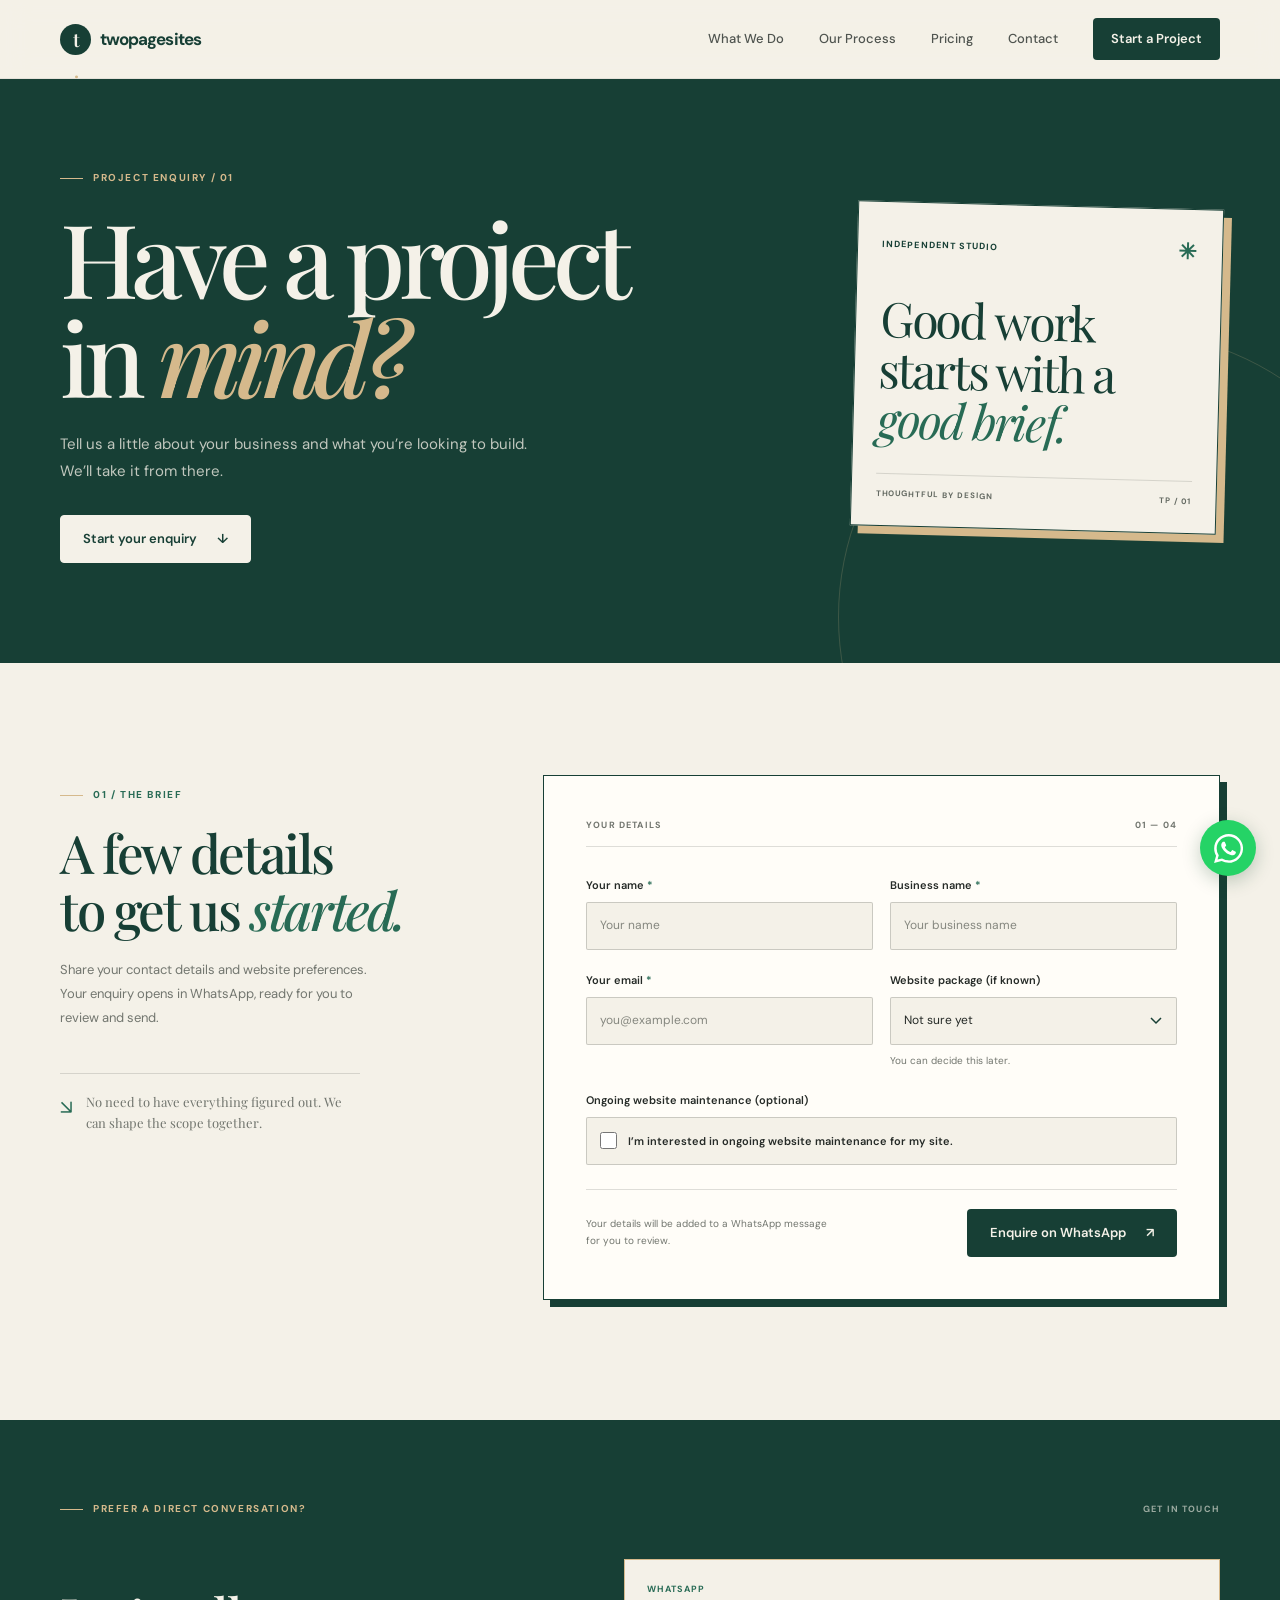
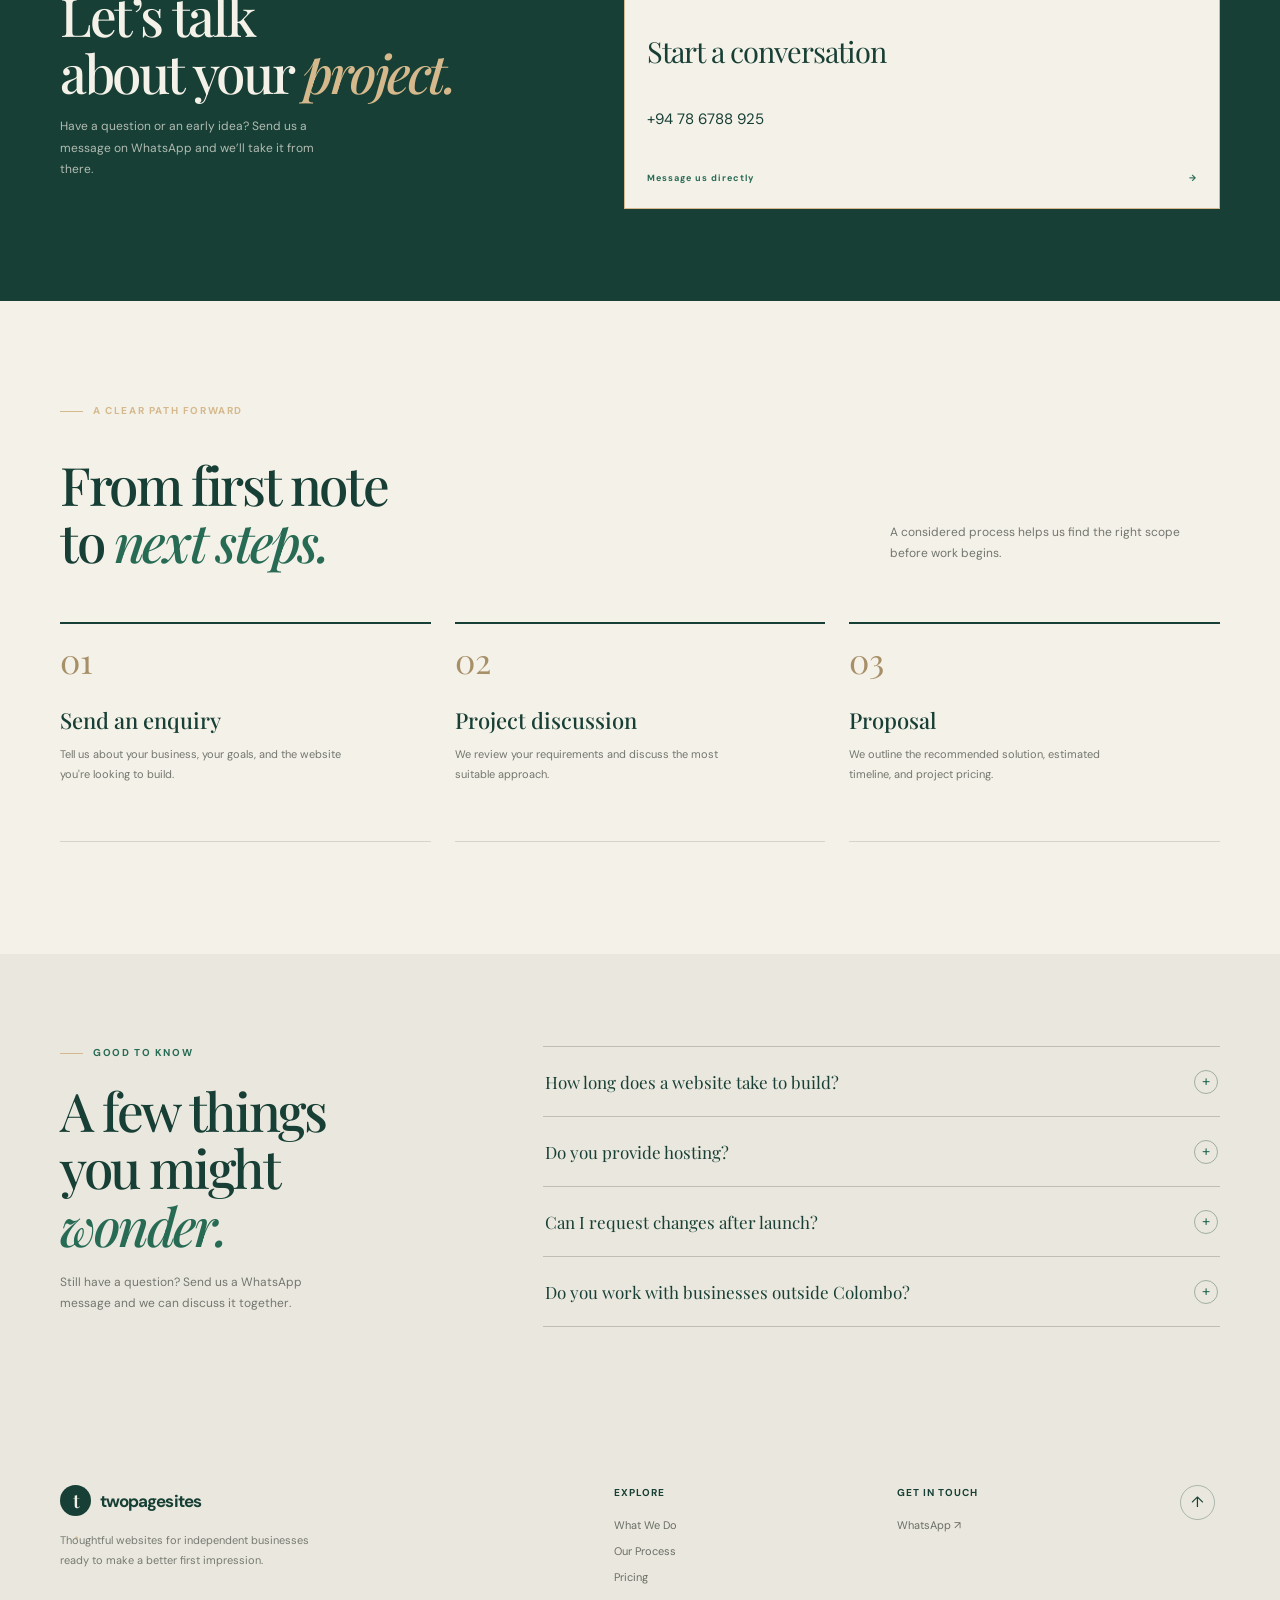
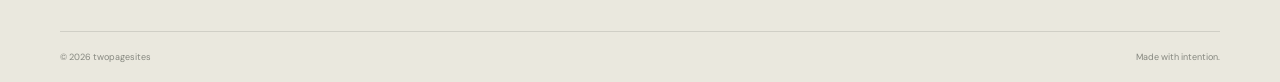
==== contact.html @ 40f971d0 "changing the inquiry form" ====
<!doctype html>
<html lang="en">
  <head>
    <meta charset="utf-8">
    <meta name="viewport" content="width=device-width, initial-scale=1">
    <meta name="theme-color" content="#F4F1E8">
    <meta
      name="description"
      content="Tell twopagesites about your website project, share your goals, and start an enquiry on WhatsApp."
    >
    <title>Contact — twopagesites</title>
    <link rel="preconnect" href="https://fonts.googleapis.com">
    <link rel="preconnect" href="https://fonts.gstatic.com" crossorigin>
    <link
      href="https://fonts.googleapis.com/css2?family=DM+Sans:wght@400;500;600;700&family=Playfair+Display:wght@500;600;700&display=swap"
      rel="stylesheet"
    >
    <link rel="stylesheet" href="style.css">
    <script src="script.js" defer></script>
  </head>
  <body>
    <a class="skip-link" href="#main">Skip to content</a>

    <header class="site-header">
      <div class="container header-inner">
        <a class="brand" href="index.html#top" aria-label="twopagesites home">
          <span class="brand-mark" aria-hidden="true">t<span>.</span></span>
          <span>twopagesites</span>
        </a>

        <button
          class="menu-toggle"
          type="button"
          aria-expanded="false"
          aria-controls="primary-navigation"
          aria-label="Open navigation menu"
        >
          <span></span>
          <span></span>
        </button>

        <nav class="primary-navigation" id="primary-navigation" aria-label="Main navigation">
          <a href="index.html#services">What We Do</a>
          <a href="index.html#process">Our Process</a>
          <a href="pricing.html">Pricing</a>
          <a href="contact.html" aria-current="page">Contact</a>
          <a class="button button-small button-dark nav-cta" href="#project-form">Start a Project</a>
        </nav>
      </div>
    </header>

    <main id="main" class="project-enquiry-page">
      <section class="contact-hero" id="top">
        <div class="container">
          <div class="contact-hero-grid">
            <div class="contact-hero-copy">
              <p class="eyebrow"><span class="eyebrow-line"></span> Project enquiry / 01</p>
              <h1>Have a project<br>in <em>mind?</em></h1>
              <p>Tell us a little about your business and what you’re looking to build. We’ll take it from there.</p>
              <a class="button button-light contact-hero-cta" href="#project-form">
                Start your enquiry <span aria-hidden="true">↓</span>
              </a>
            </div>
            <aside class="contact-hero-note" aria-label="Our approach">
              <div class="contact-hero-note-top">
                <span>Independent studio</span>
                <span aria-hidden="true">✳</span>
              </div>
              <p>Good work<br>starts with a<br><em>good brief.</em></p>
              <div class="contact-hero-note-bottom">
                <span>Thoughtful by design</span>
                <span>TP / 01</span>
              </div>
            </aside>
          </div>
        </div>
      </section>

      <section class="brief-section" id="project-form">
        <div class="container brief-layout">
          <div class="brief-intro">
            <p class="eyebrow"><span class="eyebrow-line"></span> 01 / The brief</p>
            <h2>A few details<br>to get us <em>started.</em></h2>
            <p>Share your contact details and website preferences. Your enquiry opens in WhatsApp, ready for you to review and send.</p>
            <div class="brief-aside">
              <span aria-hidden="true">↘</span>
              <p>No need to have everything figured out. We can shape the scope together.</p>
            </div>
          </div>
          <div class="brief-card">
            <div class="brief-card-heading">
              <span>YOUR DETAILS</span>
              <span>01 — 04</span>
            </div>
            <form class="project-form" id="project-enquiry-form">
              <div class="form-row">
                <div class="form-field">
                  <label for="project-name">Your name <span aria-hidden="true">*</span></label>
                  <input id="project-name" name="name" type="text" autocomplete="name" placeholder="Your name" required>
                </div>
                <div class="form-field">
                  <label for="business-name">Business name <span aria-hidden="true">*</span></label>
                  <input id="business-name" name="business" type="text" autocomplete="organization" placeholder="Your business name" required>
                </div>
              </div>
              <div class="form-row">
                <div class="form-field">
                  <label for="project-email">Your email <span aria-hidden="true">*</span></label>
                  <input id="project-email" name="email" type="email" autocomplete="email" placeholder="you@example.com" required>
                </div>
                <div class="form-field">
                  <label for="package">Website package (if known)</label>
                  <select id="package" name="package" aria-describedby="package-note">
                    <option value="Not sure yet" selected>Not sure yet</option>
                    <option value="Starter">Starter</option>
                    <option value="Growth">Growth</option>
                    <option value="Custom">Custom</option>
                  </select>
                  <span class="field-note" id="package-note">You can decide this later.</span>
                </div>
              </div>
              <div class="form-field maintenance-option">
                <span class="maintenance-option-heading">Ongoing website maintenance (optional)</span>
                <label class="maintenance-checkbox-label" for="website-maintenance">
                  <input class="maintenance-checkbox" id="website-maintenance" name="maintenance" type="checkbox" value="Yes">
                  I’m interested in ongoing website maintenance for my site.
                </label>
                
              </div>
              <div class="brief-submit-row">
                <p>Your details will be added to a WhatsApp message for you to review.</p>
                <button class="button button-dark form-submit" type="submit">
                  Enquire on WhatsApp <span aria-hidden="true">↗</span>
                </button>
              </div>
            </form>
          </div>
        </div>
      </section>

      <section class="direct-contact-section">
        <div class="container">
          <div class="section-kicker-row">
            <p class="eyebrow"><span class="eyebrow-line"></span> Prefer a direct conversation?</p>
            <span class="section-index"> GET IN TOUCH</span>
          </div>
          <div class="direct-contact-grid">
            <div class="direct-contact-heading">
              <h2>Let’s talk<br>about your <em>project.</em></h2>
              <p>Have a question or an early idea? Send us a message on WhatsApp and we’ll take it from there.</p>
            </div>
            <a class="direct-contact-card whatsapp-contact-card" href="https://wa.me/94786788925" target="_blank" rel="noopener noreferrer">
              <span class="direct-contact-card-top"><span>WHATSAPP</span><span aria-hidden="true"></span></span>
              <span class="direct-contact-title">Start a conversation</span>
              <span class="direct-contact-detail">+94 78 6788 925</span>
              <span class="direct-contact-foot">Message us directly <span aria-hidden="true">→</span></span>
            </a>
          </div>
        </div>
      </section>

      <section class="next-steps-section">
        <div class="container">
          <div class="section-kicker-row">
            <p class="eyebrow"><span class="eyebrow-line"></span> A clear path forward</p>
            <span class="section-index">03 / WHAT HAPPENS NEXT</span>
          </div>
          <div class="next-steps-heading">
            <h2>From first note<br>to <em>next steps.</em></h2>
            <p>A considered process helps us find the right scope before work begins.</p>
          </div>
          <ol class="enquiry-steps">
            <li>
              <span class="enquiry-step-number">01</span>
              <div>
                <h3>Send an enquiry</h3>
                <p>Tell us about your business, your goals, and the website you're looking to build.</p>
              </div>
              <span class="enquiry-step-arrow" aria-hidden="true"></span>
            </li>
            <li>
              <span class="enquiry-step-number">02</span>
              <div>
                <h3>Project discussion</h3>
                <p>We review your requirements and discuss the most suitable approach.</p>
              </div>
              <span class="enquiry-step-arrow" aria-hidden="true"></span>
            </li>
            <li>
              <span class="enquiry-step-number">03</span>
              <div>
                <h3>Proposal</h3>
                <p>We outline the recommended solution, estimated timeline, and project pricing.</p>
              </div>
              <span class="enquiry-step-arrow" aria-hidden="true"></span>
            </li>
          </ol>
        </div>
      </section>

      <section class="faq-section">
        <div class="container faq-layout">
          <div class="faq-heading">
            <p class="eyebrow"><span class="eyebrow-line"></span> Good to know</p>
            <h2>A few things<br>you might <em>wonder.</em></h2>
            <p>Still have a question? Send us a WhatsApp message and we can discuss it together.</p>
          </div>
          <div class="faq-list">
            <details class="faq-item">
              <summary>How long does a website take to build?<span aria-hidden="true"></span></summary>
              <p>Timing depends on the agreed page count and features. We’ll discuss an estimated timeline after reviewing your project scope.</p>
            </details>
            <details class="faq-item">
              <summary>Do you provide hosting?<span aria-hidden="true"></span></summary>
              <p>Domain and hosting are paid separately by the client and are not included unless explicitly agreed in the project scope.</p>
            </details>
            <details class="faq-item">
              <summary>Can I request changes after launch?<span aria-hidden="true"></span></summary>
              <p>Additional pages, new features, and ongoing content changes are outside the Starter package. Each package includes a 30-day bug-fix warranty after launch; other updates can be discussed and scoped separately.</p>
            </details>
            <details class="faq-item">
              <summary>Do you work with businesses outside Colombo?<span aria-hidden="true"></span></summary>
              <p>Message us on WhatsApp and let us know where you’re based so we can discuss your project.</p>
            </details>
          </div>
        </div>
      </section>
    </main>

    <footer class="site-footer">
      <div class="container">
        <div class="footer-main">
          <div class="footer-brand-block">
            <a class="brand brand-footer" href="index.html#top" aria-label="twopagesites home">
              <span class="brand-mark" aria-hidden="true">t<span>.</span></span>
              <span>twopagesites</span>
            </a>
            <p>Thoughtful websites for independent businesses ready to make a better first impression.</p>
          </div>
          <div class="footer-links">
            <p>Explore</p>
            <a href="index.html#services">What We Do</a>
            <a href="index.html#process">Our Process</a>
            <a href="pricing.html">Pricing</a>
          </div>
          <div class="footer-links">
            <p>Get in touch</p>
            <a href="https://wa.me/94786788925" target="_blank" rel="noopener noreferrer">WhatsApp <span aria-hidden="true">↗</span></a>
          </div>
          <a class="back-to-top" href="#top" aria-label="Back to top">↑</a>
        </div>
        <div class="footer-bottom">
          <span>© <span id="copyright-year"></span> twopagesites</span>
          <span>Made with intention.</span>
        </div>
      </div>
    </footer>
    <a class="whatsapp-shortcut" href="https://wa.me/94786788925" target="_blank" rel="noopener noreferrer" aria-label="Chat with twopagesites on WhatsApp">
      <svg viewBox="0 0 24 24" aria-hidden="true" focusable="false">
        <path d="M20.52 3.48A11.85 11.85 0 0 0 12.08 0C5.5 0 .14 5.35.14 11.94c0 2.1.55 4.15 1.6 5.96L.05 24l6.26-1.64a11.97 11.97 0 0 0 5.77 1.47h.01c6.58 0 11.94-5.36 11.94-11.94 0-3.19-1.24-6.19-3.51-8.41ZM12.09 21.8h-.01a9.9 9.9 0 0 1-5.04-1.38l-.36-.21-3.72.98.99-3.63-.23-.37a9.86 9.86 0 0 1-1.51-5.25c0-5.46 4.45-9.9 9.91-9.9a9.84 9.84 0 0 1 7.01 2.9 9.85 9.85 0 0 1 2.9 7.01c0 5.46-4.45 9.9-9.94 9.9Zm5.43-7.41c-.3-.15-1.77-.87-2.04-.97-.28-.1-.48-.15-.68.15-.2.3-.78.97-.95 1.17-.18.2-.35.22-.65.07-.3-.15-1.26-.46-2.4-1.48-.89-.79-1.49-1.77-1.67-2.07-.17-.3-.02-.46.13-.61.13-.13.3-.35.45-.52.15-.18.2-.3.3-.5.1-.2.05-.38-.03-.53-.07-.15-.67-1.62-.92-2.22-.24-.58-.48-.5-.67-.51h-.57c-.2 0-.52.08-.8.38-.27.3-1.04 1.02-1.04 2.49s1.07 2.89 1.22 3.09c.15.2 2.1 3.2 5.09 4.49.71.3 1.26.49 1.69.63.71.23 1.36.2 1.87.12.57-.09 1.77-.72 2.02-1.42.25-.7.25-1.3.17-1.42-.07-.13-.27-.2-.57-.35Z"/>
      </svg>
    </a>
  </body>
</html>
---- style.css ----
:root {
  color-scheme: light;
  --forest: #173F35;
  --green: #286B55;
  --ivory: #F4F1E8;
  --gold: #D5B98C;
  --charcoal: #252A27;
  --muted: #73766F;
  --line: rgba(37, 42, 39, 0.15);
  --serif: "Playfair Display", Georgia, serif;
  --sans: "DM Sans", Arial, sans-serif;
  --content-width: 1160px;
}

* {
  box-sizing: border-box;
}

html {
  scroll-behavior: smooth;
  scroll-padding-top: 92px;
}

body {
  margin: 0;
  background: var(--ivory);
  color: var(--charcoal);
  font-family: var(--sans);
  font-size: 15px;
  line-height: 1.65;
  -webkit-font-smoothing: antialiased;
}

body,
button,
input,
textarea {
  font-family: var(--sans);
}

button,
a {
  -webkit-tap-highlight-color: transparent;
}

a {
  color: inherit;
  text-decoration: none;
}

button,
input,
textarea {
  font-size: inherit;
}

button:focus-visible,
a:focus-visible,
input:focus-visible,
textarea:focus-visible {
  outline: 2px solid var(--green);
  outline-offset: 4px;
}

::selection {
  background: var(--gold);
  color: var(--forest);
}

.container {
  width: min(var(--content-width), calc(100% - 64px));
  margin-inline: auto;
}

.section-pad {
  padding-block: 112px;
}

.skip-link {
  position: fixed;
  z-index: 20;
  top: 10px;
  left: 10px;
  padding: 10px 14px;
  transform: translateY(-160%);
  border-radius: 4px;
  background: var(--forest);
  color: var(--ivory);
}

.skip-link:focus {
  transform: translateY(0);
}

.site-header {
  position: sticky;
  z-index: 10;
  top: 0;
  background: rgba(244, 241, 232, 0.96);
  border-bottom: 1px solid rgba(37, 42, 39, 0.08);
  backdrop-filter: blur(14px);
}

.header-inner {
  min-height: 78px;
  display: flex;
  align-items: center;
  justify-content: space-between;
}

.brand {
  display: inline-flex;
  align-items: center;
  gap: 9px;
  color: var(--forest);
  font-size: 17px;
  font-weight: 700;
  letter-spacing: -0.055em;
}

.brand-mark {
  width: 31px;
  height: 31px;
  display: grid;
  place-items: center;
  border-radius: 50%;
  background: var(--forest);
  color: var(--ivory);
  font-family: var(--serif);
  font-size: 19px;
  font-weight: 600;
  letter-spacing: -0.08em;
}

.brand-mark span {
  color: var(--gold);
}

.primary-navigation {
  display: flex;
  align-items: center;
  gap: 35px;
  color: #4F544F;
  font-size: 13px;
  font-weight: 500;
}

.primary-navigation > a:not(.button),
.footer-links a {
  transition: color 180ms ease;
}

.primary-navigation > a:not(.button):hover,
.footer-links a:hover {
  color: var(--green);
}

.button {
  min-height: 52px;
  display: inline-flex;
  align-items: center;
  justify-content: center;
  gap: 20px;
  padding: 0 22px;
  border: 1px solid transparent;
  border-radius: 4px;
  font-size: 13px;
  font-weight: 600;
  transition: background-color 180ms ease, color 180ms ease, transform 180ms ease;
}

.button:hover {
  transform: translateY(-2px);
}

.button-dark {
  background: var(--forest);
  color: var(--ivory);
}

.button-dark:hover {
  background: var(--green);
}

.button-small {
  min-height: 42px;
  padding-inline: 17px;
}

.menu-toggle {
  display: none;
}

.hero {
  min-height: 675px;
  display: flex;
  align-items: center;
  overflow: hidden;
  padding-top: 92px;
  padding-bottom: 102px;
}

.hero-grid {
  display: grid;
  grid-template-columns: 0.94fr 1.06fr;
  align-items: center;
  gap: 38px;
}

.hero-copy {
  position: relative;
  z-index: 1;
  padding-bottom: 4px;
}

.eyebrow {
  display: flex;
  align-items: center;
  gap: 10px;
  margin: 0 0 22px;
  color: var(--green);
  font-size: 10px;
  font-weight: 700;
  letter-spacing: 0.16em;
  line-height: 1.4;
  text-transform: uppercase;
}

.eyebrow-line {
  width: 23px;
  height: 1px;
  background: var(--gold);
}

h1,
h2,
h3,
p {
  margin-top: 0;
}

h1,
h2 {
  font-family: var(--serif);
  font-weight: 500;
  letter-spacing: -0.045em;
}

.hero h1 {
  max-width: 590px;
  margin-bottom: 23px;
  color: var(--forest);
  font-size: clamp(46px, 5vw, 69px);
  line-height: 1.08;
}

h1 em,
h2 em {
  color: var(--green);
  font-weight: 500;
}

.hero-description {
  max-width: 440px;
  margin-bottom: 30px;
  color: #626760;
  font-size: 15px;
  line-height: 1.85;
}

.hero-actions {
  display: flex;
  align-items: center;
  gap: 29px;
}

.text-link {
  display: inline-flex;
  align-items: center;
  gap: 9px;
  color: var(--forest);
  font-size: 12px;
  font-weight: 600;
}

.text-link span {
  color: var(--green);
  transition: transform 180ms ease;
}

.text-link:hover span {
  transform: translateY(3px);
}

.hero-note {
  display: flex;
  align-items: center;
  gap: 10px;
  margin-top: 44px;
  color: #777A72;
  font-size: 11px;
}

.note-icon {
  color: #B79867;
  font-size: 17px;
}

.hero-visual {
  position: relative;
  min-height: 465px;
  display: flex;
  align-items: center;
  justify-content: center;
}

.visual-orbit {
  position: absolute;
  border: 1px solid rgba(40, 107, 85, 0.1);
  border-radius: 50%;
}

.orbit-one {
  width: 510px;
  height: 510px;
}

.orbit-two {
  width: 400px;
  height: 400px;
}

.browser-window {
  position: relative;
  z-index: 1;
  overflow: hidden;
  border: 1px solid rgba(37, 42, 39, 0.13);
  border-radius: 8px;
  background: #fffdf8;
  box-shadow: 0 30px 75px rgba(23, 63, 53, 0.16), 0 3px 12px rgba(23, 63, 53, 0.08);
}

.hero-browser {
  width: min(100%, 495px);
  transform: rotate(1.2deg);
}

.browser-bar {
  height: 36px;
  display: flex;
  align-items: center;
  padding: 0 13px;
  border-bottom: 1px solid rgba(37, 42, 39, 0.08);
  background: #f7f5ef;
}

.browser-dots {
  display: flex;
  align-items: center;
  gap: 4px;
}

.browser-dots i {
  width: 5px;
  height: 5px;
  display: block;
  border-radius: 50%;
  background: #D3CFC4;
}

.browser-address {
  margin-inline: auto;
  padding: 2px 20px;
  border-radius: 20px;
  background: #eeece5;
  color: #898B83;
  font-size: 8px;
}

.browser-menu {
  color: #9B9D96;
  font-size: 8px;
  letter-spacing: 1px;
}

.sample-site {
  min-height: 309px;
  padding: 16px 21px 13px;
  background: #f6f0e2;
  color: #27382D;
}

.sample-nav {
  display: flex;
  align-items: center;
  justify-content: space-between;
  padding-bottom: 12px;
  border-bottom: 1px solid rgba(39, 56, 45, 0.16);
}

.sample-logo {
  font-family: var(--serif);
  font-size: 14px;
  font-weight: 600;
  letter-spacing: -0.04em;
}

.sample-logo i {
  color: #A6814F;
  font-weight: 400;
}

.sample-nav-links,
.sample-footer {
  font-size: 6px;
  font-weight: 600;
  letter-spacing: 0.09em;
}

.sample-bag {
  width: 19px;
  height: 19px;
  display: grid;
  place-items: center;
  border: 1px solid rgba(39, 56, 45, 0.27);
  border-radius: 50%;
  font-size: 9px;
}

.sample-hero {
  min-height: 226px;
  display: grid;
  grid-template-columns: 1fr 0.95fr;
  align-items: center;
  overflow: hidden;
  padding: 9px 5px 5px;
}

.sample-copy {
  position: relative;
  z-index: 1;
  display: flex;
  flex-direction: column;
  align-items: flex-start;
}

.sample-kicker {
  margin-bottom: 9px;
  color: #8A785B;
  font-size: 6px;
  font-weight: 700;
  letter-spacing: 0.15em;
}

.sample-copy strong {
  font-family: var(--serif);
  font-size: 34px;
  font-weight: 500;
  letter-spacing: -0.055em;
  line-height: 0.99;
}

.sample-button {
  margin-top: 15px;
  padding-bottom: 3px;
  border-bottom: 1px solid #977B53;
  font-size: 6px;
  font-weight: 600;
}

.sample-still-life {
  position: relative;
  height: 178px;
  overflow: hidden;
  border-radius: 48% 48% 4px 4px;
  background: #d3ddc6;
}

.still-life-vase {
  position: absolute;
  z-index: 2;
  bottom: 1px;
  left: 34%;
  width: 43%;
  height: 90px;
  border-radius: 36% 36% 18% 18%;
  background: linear-gradient(90deg, #c2a17d, #e1c4a0 47%, #af906e);
}

.still-life-vase::before {
  position: absolute;
  top: -12px;
  left: 28%;
  width: 43%;
  height: 20px;
  border-radius: 0 0 8px 8px;
  background: #c9aa87;
  content: "";
}

.still-life-leaf {
  position: absolute;
  z-index: 3;
  bottom: 83px;
  left: 53%;
  width: 35px;
  height: 72px;
  border: 1px solid rgba(37, 73, 52, 0.4);
  border-radius: 100% 0 100% 0;
  background: #58775A;
  transform: rotate(15deg);
  transform-origin: bottom left;
}

.leaf-a {
  bottom: 88px;
  left: 51%;
  transform: rotate(-24deg);
}

.leaf-b {
  bottom: 93px;
  left: 57%;
  background: #788A5B;
  transform: rotate(31deg) scale(0.82);
}

.leaf-c {
  bottom: 83px;
  left: 40%;
  background: #435F49;
  transform: rotate(-47deg) scale(0.72);
}

.still-life-fruit {
  position: absolute;
  z-index: 4;
  bottom: 9px;
  width: 42px;
  height: 36px;
  border-radius: 50%;
  background: #D9A15D;
}

.fruit-a {
  left: 7%;
  transform: rotate(-14deg);
}

.fruit-b {
  right: 4%;
  bottom: 4px;
  width: 35px;
  height: 31px;
  background: #B77A4D;
}

.sample-footer {
  display: flex;
  justify-content: space-between;
  padding-top: 10px;
  border-top: 1px solid rgba(39, 56, 45, 0.16);
  color: #687365;
  font-size: 5px;
}

.visual-caption {
  position: absolute;
  z-index: 2;
  right: 0;
  bottom: 6px;
  display: flex;
  align-items: center;
  gap: 8px;
  color: #73766F;
  font-size: 9px;
}

.visual-caption span {
  width: 6px;
  height: 6px;
  border-radius: 50%;
  background: var(--green);
}

.visual-stamp {
  position: absolute;
  z-index: 2;
  top: 39px;
  right: 3px;
  width: 66px;
  height: 66px;
  display: grid;
  place-items: center;
  border: 1px solid rgba(23, 63, 53, 0.35);
  border-radius: 50%;
  color: var(--forest);
  font-size: 7px;
  font-weight: 700;
  letter-spacing: 0.13em;
  line-height: 1.35;
  text-align: center;
  transform: rotate(9deg);
}

.intro-strip {
  border-block: 1px solid rgba(37, 42, 39, 0.12);
}

.intro-strip-inner {
  min-height: 74px;
  display: flex;
  align-items: center;
  justify-content: space-between;
  gap: 20px;
}

.intro-strip p {
  margin: 0;
  color: #51564F;
  font-family: var(--serif);
  font-size: 16px;
}

.strip-divider {
  width: 1px;
  height: 23px;
  background: var(--gold);
}

.strip-star {
  color: #B79867;
  font-size: 17px;
}

.section-heading {
  margin-bottom: 48px;
}

.heading-split {
  display: flex;
  align-items: flex-end;
  justify-content: space-between;
  gap: 55px;
}

.section-heading .eyebrow {
  margin-bottom: 17px;
}

h2 {
  margin-bottom: 0;
  color: var(--forest);
  font-size: clamp(38px, 4vw, 52px);
  line-height: 1.14;
}

.heading-aside {
  max-width: 350px;
  margin: 0 0 5px;
  color: #72766F;
  font-size: 13px;
  line-height: 1.85;
}

.services {
  padding-block: 119px 125px;
}

.home-page .services > .container {
  width: min(1320px, calc(100% - 64px));
}

.service-grid {
  display: grid;
  grid-template-columns: repeat(3, 1fr);
  gap: 22px;
}

.service-card {
  position: relative;
  min-height: 380px;
  padding: 38px 38px 44px;
  border: 1px solid rgba(37, 42, 39, 0.13);
  border-radius: 5px;
  background: rgba(255, 253, 248, 0.52);
  transition: border-color 180ms ease, transform 180ms ease, box-shadow 180ms ease;
}

.service-card:hover {
  transform: translateY(-4px);
  border-color: rgba(40, 107, 85, 0.45);
  box-shadow: 0 15px 35px rgba(23, 63, 53, 0.07);
}

.service-card-featured {
  background: #EAE9DD;
}

.card-topline {
  display: flex;
  align-items: center;
  justify-content: space-between;
  color: #8C8D83;
  font-size: 10px;
  letter-spacing: 0.1em;
}

.service-icon {
  position: relative;
  width: 50px;
  height: 50px;
  display: block;
  color: var(--green);
}

.icon-window::before,
.icon-device::before {
  position: absolute;
  inset: 5px 3px;
  border: 1px solid currentColor;
  border-radius: 3px;
  content: "";
}

.icon-window::after {
  position: absolute;
  top: 11px;
  right: 3px;
  left: 3px;
  border-top: 1px solid currentColor;
  content: "";
}

.icon-window {
  background: radial-gradient(circle, currentColor 1px, transparent 1.5px) 7px 7px / 6px 6px no-repeat;
}

.icon-device::before {
  inset: 2px 9px;
  border-radius: 4px;
}

.icon-device::after {
  position: absolute;
  right: 13px;
  bottom: 5px;
  left: 13px;
  border-top: 1px solid currentColor;
  content: "";
}

.icon-launch::before {
  position: absolute;
  top: 6px;
  left: 4px;
  width: 22px;
  height: 22px;
  border: 1px solid currentColor;
  border-radius: 50%;
  content: "";
}

.icon-launch::after {
  position: absolute;
  top: 5px;
  right: 1px;
  width: 12px;
  height: 12px;
  border-top: 1px solid currentColor;
  border-right: 1px solid currentColor;
  content: "";
}

.service-card h3 {
  margin: 58px 0 16px;
  color: var(--forest);
  font-family: var(--serif);
  font-size: 29px;
  font-weight: 500;
  letter-spacing: -0.03em;
}

.service-card p {
  max-width: 330px;
  margin: 0;
  color: #74776F;
  font-size: 14px;
  line-height: 1.9;
}

.card-arrow {
  position: absolute;
  right: 36px;
  bottom: 32px;
  color: var(--green);
  font-size: 16px;
  transition: transform 180ms ease;
}

.service-card:hover .card-arrow {
  transform: translate(2px, -2px);
}

.home-page .intro-strip {
  border-color: var(--green);
  background: var(--green);
}

.home-page .intro-strip p {
  color: var(--ivory);
}

.home-page .strip-star {
  color: var(--gold);
}

.home-page .services {
  background: var(--ivory);
}

.home-page .services .section-heading h2 {
  color: var(--forest);
}

.home-page .services .section-heading h2 em {
  color: var(--green);
}

.home-page .services .section-heading .eyebrow {
  color: var(--green);
}

.home-page .services .heading-aside {
  color: #72766F;
}

.home-page .service-card {
  display: block;
  color: var(--charcoal);
  text-decoration: none;
  border-color: rgba(23, 63, 53, 0.25);
  border-radius: 4px;
  background: rgba(255, 253, 248, 0.78);
  box-shadow: 4px 4px 0 rgba(213, 185, 140, 0.72);
}

.home-page .service-card-featured {
  border-color: var(--green);
  background: var(--green);
  box-shadow: 4px 4px 0 var(--gold);
}

.home-page .service-card:hover {
  transform: translateY(-5px);
  border-color: var(--gold);
  box-shadow: 6px 7px 0 var(--gold);
}

.home-page .service-card:nth-child(2) {
  transform: translateY(38px);
}

.home-page .service-card:nth-child(3) {
  transform: translateY(-16px);
}

.home-page .service-card:nth-child(2):hover {
  transform: translateY(33px);
}

.home-page .service-card:nth-child(3):hover {
  transform: translateY(-21px);
}

.home-page .card-topline {
  color: #85877F;
}

.home-page .service-icon,
.home-page .card-arrow {
  color: var(--green);
}

.home-page .service-card h3 {
  color: var(--forest);
}

.home-page .service-card p {
  color: #686D65;
}

.home-page .service-card-featured .card-topline,
.home-page .service-card-featured .service-icon,
.home-page .service-card-featured .card-arrow {
  color: var(--gold);
}

.home-page .service-card-featured h3 {
  color: var(--ivory);
}

.home-page .service-card-featured p {
  color: rgba(244, 241, 232, 0.82);
}

.process {
  padding-block: 118px 127px;
}

.process-list {
  margin: 0;
  padding: 0;
  list-style: none;
  border-top: 1px solid var(--line);
}

.process-step {
  min-height: 105px;
  display: grid;
  grid-template-columns: 90px 1fr 40px;
  align-items: center;
  gap: 20px;
  border-bottom: 1px solid var(--line);
}

.step-number {
  color: #9B8B70;
  font-size: 11px;
  letter-spacing: 0.08em;
}

.process-step h3 {
  margin: 0 0 3px;
  color: var(--forest);
  font-family: var(--serif);
  font-size: 22px;
  font-weight: 500;
}

.process-step p {
  margin: 0;
  color: #777A72;
  font-size: 12px;
}

.step-symbol {
  justify-self: end;
  color: var(--green);
  font-size: 20px;
}

.pricing {
  padding-block: 0 96px;
}

.pricing-page {
  padding-top: 68px;
}

.pricing-page > .container {
  width: min(1440px, calc(100% - 64px));
}

.pricing-heading {
  display: grid;
  grid-template-columns: minmax(0, 1.15fr) minmax(250px, 0.85fr);
  align-items: end;
  column-gap: clamp(32px, 8vw, 110px);
  max-width: 1360px;
  margin: 0 auto 46px;
  padding-bottom: 24px;
  border-bottom: 1px solid var(--line);
}

.pricing-heading .eyebrow {
  grid-column: 1 / -1;
  margin-bottom: 18px;
}

.pricing-heading h1 {
  margin: 0;
  color: var(--forest);
  font-size: clamp(48px, 6vw, 76px);
  line-height: 0.99;
}

.pricing-heading h1 em {
  color: var(--green);
}

.pricing-subtitle {
  position: relative;
  max-width: 440px;
  margin: 0 0 4px auto;
  padding-left: 24px;
  border-left: 2px solid var(--gold);
  color: #626760;
  font-size: 15px;
  line-height: 1.75;
}

.pricing-grid {
  display: grid;
  grid-template-columns: minmax(0, 0.94fr) minmax(0, 1.12fr) minmax(0, 0.94fr);
  align-items: start;
  gap: 22px;
  max-width: 1320px;
  margin-inline: auto;
}

.pricing-card {
  position: relative;
  display: flex;
  flex-direction: column;
  min-width: 0;
  gap: 18px;
  padding: 28px 28px 26px;
  border: 1px solid var(--forest);
  border-radius: 2px;
  background: #FBFAF5;
  box-shadow: 6px 6px 0 rgba(23, 63, 53, 0.12);
  transition: transform 180ms ease, box-shadow 180ms ease;
}

.pricing-card-featured {
  margin-top: 16px;
  border-color: var(--forest);
  background: var(--forest);
  box-shadow: 8px 8px 0 var(--gold);
  color: var(--ivory);
}

.pricing-recommendation {
  position: absolute;
  top: 0;
  right: 0;
  padding: 7px 12px;
  background: var(--gold);
  color: var(--forest);
  font-size: 9px;
  font-weight: 700;
  letter-spacing: 0.11em;
  text-transform: uppercase;
}

.pricing-card-top {
  position: relative;
  min-height: 0;
  padding-bottom: 19px;
  border-bottom: 1px solid var(--line);
}

.pricing-card-featured .pricing-card-top {
  border-color: rgba(244, 241, 232, 0.3);
}

.pricing-tier {
  margin: 0 0 14px;
  color: var(--green);
  font-size: 10px;
  font-weight: 700;
  letter-spacing: 0.15em;
  text-transform: uppercase;
}

.pricing-tier span {
  margin-right: 5px;
  color: #927A51;
  font-family: var(--serif);
  font-size: 15px;
  letter-spacing: 0;
}

.pricing-card-featured .pricing-tier {
  color: rgba(244, 241, 232, 0.72);
}

.pricing-card-featured .pricing-tier span {
  color: var(--gold);
}

.pricing-card h2 {
  margin: 0 0 9px;
  color: var(--forest);
  font-size: 38px;
  letter-spacing: -0.055em;
  line-height: 1.2;
}

.pricing-card-featured h2 {
  color: var(--ivory);
}

.pricing-card-description {
  min-height: 0;
  margin: 0 0 15px;
  color: #696D66;
  font-size: 14px;
  line-height: 1.65;
}

.pricing-card-featured .pricing-card-description {
  color: rgba(244, 241, 232, 0.74);
}

.pricing-card-price {
  margin: 0 0 1px;
  color: var(--forest);
  font-family: var(--serif);
  font-size: clamp(27px, 2.25vw, 34px);
  font-weight: 600;
  letter-spacing: -0.045em;
  line-height: 1.3;
}

.pricing-card-featured .pricing-card-price {
  color: var(--ivory);
}

.pricing-card:last-child .pricing-card-price {
  font-size: clamp(25px, 2vw, 31px);
}

.pricing-price-caption {
  margin: 0;
  color: var(--muted);
  font-size: 11px;
  line-height: 1.5;
}

.pricing-card-featured .pricing-price-caption {
  color: rgba(244, 241, 232, 0.7);
}

.pricing-features,
.pricing-terms {
  padding-top: 0;
  border-top: 0;
}

.pricing-features h3,
.pricing-terms h3 {
  margin: 0 0 13px;
  color: var(--forest);
  font-size: 11px;
  font-weight: 700;
  letter-spacing: 0.12em;
  text-transform: uppercase;
}

.pricing-features ul {
  display: grid;
  gap: 10px;
  margin: 0;
  padding: 0;
  list-style: none;
}

.pricing-features li {
  position: relative;
  padding-left: 21px;
  color: #555B55;
  font-size: 13px;
  line-height: 1.6;
}

.pricing-features li::before {
  position: absolute;
  top: 0.42em;
  left: 0;
  width: 9px;
  height: 9px;
  border: 1px solid var(--green);
  background: var(--green);
  content: "";
}

.pricing-card-featured .pricing-features h3 {
  color: var(--gold);
}

.pricing-card-featured .pricing-features li {
  color: rgba(244, 241, 232, 0.88);
}

.pricing-card-featured .pricing-features li::before {
  border-color: var(--gold);
  background: var(--gold);
}

.pricing-terms {
  padding-top: 16px;
  border-top: 1px solid var(--line);
}

.pricing-terms h3 {
  color: #7A694C;
}

.pricing-card-featured .pricing-terms {
  border-color: rgba(244, 241, 232, 0.3);
}

.pricing-card-featured .pricing-terms h3 {
  color: var(--gold);
}

.pricing-terms p {
  margin: 0;
  color: #696D66;
  font-size: 11px;
  line-height: 1.7;
}

.pricing-card-featured .pricing-terms p {
  color: rgba(244, 241, 232, 0.72);
}

.pricing-cta {
  width: 100%;
  min-height: 50px;
  justify-content: space-between;
  gap: 10px;
  align-self: center;
  margin-top: 0;
  padding-inline: 16px;
  border: 1px solid var(--forest);
  font-size: 13px;
}

.pricing-card-featured .pricing-cta {
  border-color: var(--ivory);
  background: var(--ivory);
  color: var(--forest);
}

.pricing-card .pricing-cta:hover {
  box-shadow: 3px 3px 0 var(--gold);
}

.pricing-cta:focus-visible {
  outline-offset: 3px;
}

.maintenance-offer {
  display: grid;
  grid-template-columns: minmax(0, 0.9fr) minmax(0, 1.1fr);
  align-items: stretch;
  gap: 18px 28px;
  max-width: 1320px;
  margin: 82px auto 0;
  padding-top: 30px;
  border-top: 1px solid var(--line);
}

.maintenance-intro {
  grid-row: span 2;
  align-self: center;
  padding: 8px 26px 8px 0;
}

.maintenance-intro .eyebrow {
  margin: 0 0 14px;
}

.maintenance-intro h2 {
  margin: 0 0 16px;
  color: var(--forest);
  font-size: clamp(32px, 4vw, 48px);
  letter-spacing: -0.045em;
  line-height: 1.08;
}

.maintenance-intro h2 em {
  color: var(--green);
  font-family: var(--serif);
  font-weight: 500;
}

.maintenance-intro > p:last-child {
  max-width: 400px;
  margin: 0;
  color: #626760;
  font-size: 14px;
  line-height: 1.75;
}

.maintenance-card {
  display: flex;
  flex-direction: column;
  align-items: flex-start;
  min-width: 0;
  padding: 28px 30px;
  border: 1px solid var(--forest);
  background: var(--forest);
  box-shadow: 7px 7px 0 var(--gold);
  color: var(--ivory);
  transition: transform 180ms ease, box-shadow 180ms ease;
}

.maintenance-card:hover {
  transform: translate(-2px, -3px);
  box-shadow: 10px 11px 0 var(--gold);
}

.maintenance-card:focus-visible {
  outline-color: var(--green);
  outline-offset: 5px;
}

.maintenance-card-kicker {
  margin-bottom: 12px;
  color: var(--gold);
  font-size: 10px;
  font-weight: 700;
  letter-spacing: 0.15em;
  text-transform: uppercase;
}

.maintenance-card-price {
  font-family: var(--serif);
  font-size: clamp(28px, 3.2vw, 40px);
  font-weight: 600;
  letter-spacing: -0.045em;
  line-height: 1.2;
}

.maintenance-card-period {
  margin-top: 4px;
  color: rgba(244, 241, 232, 0.72);
  font-size: 12px;
}

.maintenance-card-link {
  display: flex;
  justify-content: space-between;
  gap: 16px;
  width: 100%;
  margin-top: 24px;
  padding-top: 14px;
  border-top: 1px solid rgba(244, 241, 232, 0.3);
  color: var(--ivory);
  font-size: 13px;
  font-weight: 600;
}

.hosting-note {
  display: flex;
  align-items: flex-start;
  gap: 16px;
  padding: 20px 24px;
  border: 1px solid var(--green);
  background: #FBFAF5;
  box-shadow: 5px 5px 0 rgba(23, 63, 53, 0.12);
}

.hosting-note-mark {
  display: grid;
  flex: 0 0 32px;
  width: 32px;
  height: 32px;
  place-items: center;
  background: var(--gold);
  color: var(--forest);
  font-family: var(--serif);
  font-size: 23px;
  line-height: 1;
}

.hosting-note h3 {
  margin: 0 0 5px;
  color: var(--forest);
  font-size: 14px;
}

.hosting-note p {
  margin: 0;
  color: #626760;
  font-size: 12px;
  line-height: 1.65;
}

@media (hover: hover) and (pointer: fine) {
  .pricing-card:hover {
    transform: translate(-2px, -3px);
    box-shadow: 9px 10px 0 rgba(23, 63, 53, 0.16);
  }

  .pricing-card-featured:hover {
    box-shadow: 10px 11px 0 var(--gold);
  }
}

@media (max-width: 900px) {
  .pricing-grid {
    grid-template-columns: repeat(2, minmax(0, 1fr));
    gap: 22px;
  }

  .pricing-card:last-child {
    grid-column: 1 / -1;
    width: calc(50% - 11px);
    justify-self: center;
  }

  .pricing-card-featured {
    margin-top: 0;
  }

  .pricing-heading {
    column-gap: 36px;
  }

  .pricing-card-price {
    font-size: clamp(24px, 3vw, 32px);
  }

  .pricing-card:last-child .pricing-card-price {
    font-size: clamp(24px, 3vw, 32px);
  }

  .maintenance-offer {
    grid-template-columns: minmax(0, 0.8fr) minmax(0, 1.2fr);
    gap: 18px 22px;
  }
}

.project-enquiry-page {
  overflow: clip;
}

.contact-hero {
  position: relative;
  overflow: hidden;
  padding-block: 92px 100px;
  background: var(--forest);
  color: var(--ivory);
}

.contact-hero::after {
  position: absolute;
  right: -130px;
  bottom: -240px;
  width: 570px;
  height: 570px;
  border: 1px solid rgba(213, 185, 140, 0.2);
  border-radius: 50%;
  content: "";
  pointer-events: none;
}

.contact-hero-grid {
  position: relative;
  z-index: 1;
  display: grid;
  grid-template-columns: minmax(0, 1.3fr) minmax(280px, 0.7fr);
  align-items: center;
  gap: clamp(48px, 9vw, 130px);
}

.contact-hero-copy .eyebrow {
  color: var(--gold);
}

.contact-hero-copy h1 {
  margin: 0;
  color: var(--ivory);
  font-size: clamp(62px, 8vw, 104px);
  letter-spacing: -0.065em;
  line-height: 0.97;
}

.contact-hero-copy h1 em {
  color: var(--gold);
}

.contact-hero-copy > p:not(.eyebrow) {
  max-width: 490px;
  margin: 25px 0 29px;
  color: rgba(244, 241, 232, 0.77);
  font-size: 15px;
  line-height: 1.85;
}

.contact-hero-cta {
  min-height: 48px;
  border-color: var(--ivory);
  background: var(--ivory);
  color: var(--forest);
}

.contact-hero-cta:hover {
  border-color: var(--gold);
  background: var(--gold);
}

.contact-hero-note {
  min-height: 300px;
  display: flex;
  flex-direction: column;
  justify-content: space-between;
  padding: 24px;
  border: 1px solid var(--forest);
  background: var(--ivory);
  box-shadow: 8px 8px 0 var(--gold);
  color: var(--forest);
  transform: rotate(1.5deg);
}

.contact-hero-note-top,
.contact-hero-note-bottom {
  display: flex;
  align-items: center;
  justify-content: space-between;
  gap: 14px;
  font-size: 9px;
  font-weight: 700;
  letter-spacing: 0.12em;
  text-transform: uppercase;
}

.contact-hero-note-top span:last-child {
  color: var(--green);
  font-size: 22px;
}

.contact-hero-note > p {
  margin: 30px 0;
  font-family: var(--serif);
  font-size: clamp(34px, 4vw, 48px);
  letter-spacing: -0.045em;
  line-height: 1.05;
}

.contact-hero-note > p em {
  color: var(--green);
}

.contact-hero-note-bottom {
  padding-top: 13px;
  border-top: 1px solid var(--line);
  color: #646A62;
  font-size: 8px;
}

.brief-section {
  padding-block: 112px 120px;
  scroll-margin-top: 78px;
}

.brief-layout {
  display: grid;
  grid-template-columns: minmax(230px, 0.72fr) minmax(0, 1.28fr);
  align-items: start;
  gap: clamp(45px, 8vw, 110px);
}

.brief-intro {
  padding-top: 13px;
}

.brief-intro h2,
.direct-contact-heading h2,
.next-steps-heading h2,
.faq-heading h2 {
  margin: 0;
  color: var(--forest);
  font-size: clamp(36px, 4.2vw, 53px);
  letter-spacing: -0.045em;
  line-height: 1.08;
}

.brief-intro h2 em,
.direct-contact-heading h2 em,
.next-steps-heading h2 em,
.faq-heading h2 em {
  color: var(--green);
}

.brief-intro > p:not(.eyebrow) {
  max-width: 310px;
  margin: 19px 0 0;
  color: #72766F;
  font-size: 13px;
  line-height: 1.85;
}

.brief-aside {
  display: flex;
  gap: 13px;
  max-width: 300px;
  margin-top: 43px;
  padding-top: 17px;
  border-top: 1px solid var(--line);
}

.brief-aside > span {
  color: var(--green);
  font-size: 20px;
}

.brief-aside p {
  margin: 0;
  color: #72766F;
  font-family: var(--serif);
  font-size: 13px;
  line-height: 1.65;
}

.brief-card {
  min-width: 0;
  padding: clamp(24px, 4vw, 42px);
  border: 1px solid var(--forest);
  background: #fffdf8;
  box-shadow: 7px 7px 0 var(--forest);
}

.brief-card-heading {
  display: flex;
  justify-content: space-between;
  gap: 15px;
  margin-bottom: 29px;
  padding-bottom: 13px;
  border-bottom: 1px solid var(--line);
  color: #72766F;
  font-size: 9px;
  font-weight: 700;
  letter-spacing: 0.13em;
}

.project-form {
  display: grid;
  gap: 21px;
}

.form-row {
  display: grid;
  grid-template-columns: 1fr 1fr;
  gap: 17px;
}

.form-field {
  min-width: 0;
  display: grid;
  align-content: start;
  gap: 8px;
}

.form-field label {
  color: var(--charcoal);
  font-size: 11px;
  font-weight: 600;
}

.form-field label span {
  color: var(--green);
}

.maintenance-option-heading {
  color: var(--charcoal);
  font-size: 11px;
  font-weight: 600;
}

.maintenance-checkbox-label {
  display: flex;
  align-items: center;
  gap: 11px;
  min-height: 48px;
  padding: 10px 13px;
  border: 1px solid rgba(37, 42, 39, 0.2);
  border-radius: 2px;
  background: var(--ivory);
  color: var(--charcoal);
  cursor: pointer;
  font-size: 12px;
  font-weight: 400;
}

.form-field .maintenance-checkbox {
  flex: 0 0 auto;
  width: 17px;
  height: 17px;
  min-height: 0;
  margin: 0;
  padding: 0;
  accent-color: var(--green);
  cursor: pointer;
}

.form-field input,
.form-field select,
.form-field textarea {
  width: 100%;
  border: 1px solid rgba(37, 42, 39, 0.2);
  border-radius: 2px;
  background: var(--ivory);
  color: var(--charcoal);
  font: inherit;
  font-size: 12px;
  transition: border-color 180ms ease, box-shadow 180ms ease, background-color 180ms ease;
}

.form-field input,
.form-field select {
  min-height: 48px;
  padding: 0 13px;
}

.form-field select {
  appearance: none;
  padding-right: 38px;
  background-image: url("data:image/svg+xml,%3Csvg xmlns='http://www.w3.org/2000/svg' width='12' height='8' viewBox='0 0 12 8'%3E%3Cpath d='m1 1 5 5 5-5' fill='none' stroke='%23173F35' stroke-width='1.5'/%3E%3C/svg%3E");
  background-repeat: no-repeat;
  background-position: right 14px center;
  cursor: pointer;
}

.form-field textarea {
  min-height: 135px;
  padding: 12px 13px;
  resize: vertical;
}

.form-field input::placeholder,
.form-field textarea::placeholder {
  color: #85877F;
}

.form-field input:focus,
.form-field select:focus,
.form-field textarea:focus {
  border-color: var(--green);
  background-color: #fffdf8;
  box-shadow: 0 0 0 3px rgba(40, 107, 85, 0.1);
  outline: none;
}

.field-note {
  color: #72766F;
  font-size: 10px;
}

.brief-submit-row {
  display: flex;
  align-items: center;
  justify-content: space-between;
  gap: 20px;
  margin-top: 3px;
  padding-top: 19px;
  border-top: 1px solid var(--line);
}

.brief-submit-row > p {
  max-width: 245px;
  margin: 0;
  color: #72766F;
  font-size: 10px;
  line-height: 1.65;
}

.form-submit {
  flex: 0 0 auto;
  min-height: 48px;
  cursor: pointer;
}

.direct-contact-section {
  padding-block: 82px 92px;
  background: var(--forest);
  color: var(--ivory);
}

.section-kicker-row {
  display: flex;
  align-items: center;
  justify-content: space-between;
  gap: 20px;
}

.section-kicker-row .eyebrow {
  margin-bottom: 0;
  color: var(--gold);
}

.section-index {
  color: rgba(244, 241, 232, 0.6);
  font-size: 9px;
  font-weight: 700;
  letter-spacing: 0.13em;
}

.direct-contact-grid {
  display: grid;
  grid-template-columns: minmax(0, 0.9fr) minmax(0, 1.1fr);
  gap: clamp(24px, 6vw, 82px);
  align-items: stretch;
  margin-top: 42px;
}

.direct-contact-heading {
  align-self: center;
  padding-right: 18px;
}

.direct-contact-heading h2 {
  color: var(--ivory);
}

.direct-contact-heading h2 em {
  color: var(--gold);
}

.direct-contact-heading > p {
  max-width: 270px;
  margin: 15px 0 0;
  color: rgba(244, 241, 232, 0.7);
  font-size: 12px;
  line-height: 1.8;
}

.direct-contact-card {
  min-width: 0;
  min-height: 250px;
  display: flex;
  flex-direction: column;
  align-items: flex-start;
  justify-content: space-between;
  gap: 16px;
  padding: 22px;
  border: 1px solid rgba(244, 241, 232, 0.44);
  color: var(--ivory);
}

a.direct-contact-card {
  transition: background-color 180ms ease, color 180ms ease, transform 180ms ease;
}

a.direct-contact-card:hover {
  transform: translateY(-4px);
  background: var(--ivory);
  color: var(--forest);
}

.whatsapp-contact-card {
  border-color: var(--gold);
  background: var(--ivory);
  color: var(--forest);
}

.direct-contact-card-top,
.direct-contact-foot {
  width: 100%;
  display: flex;
  align-items: center;
  justify-content: space-between;
  gap: 12px;
  font-size: 9px;
  font-weight: 700;
  letter-spacing: 0.11em;
}

.whatsapp-contact-card .direct-contact-card-top,
.whatsapp-contact-card .direct-contact-foot {
  color: var(--green);
}

.direct-contact-title {
  align-self: flex-start;
  font-family: var(--serif);
  font-size: clamp(22px, 2.4vw, 29px);
  letter-spacing: -0.035em;
  line-height: 1.15;
}

.direct-contact-detail {
  align-self: flex-start;
  overflow-wrap: anywhere;
  font-size: 15px;
}

.next-steps-section {
  padding-block: 103px 112px;
}

.next-steps-heading {
  display: flex;
  align-items: end;
  justify-content: space-between;
  gap: 30px;
  margin-top: 37px;
}

.next-steps-heading > p {
  max-width: 330px;
  margin: 0 0 5px;
  color: #72766F;
  font-size: 12px;
  line-height: 1.8;
}

.enquiry-steps {
  display: grid;
  grid-template-columns: repeat(3, minmax(0, 1fr));
  gap: 24px;
  margin: 52px 0 0;
  padding: 0;
  list-style: none;
}

.enquiry-steps li {
  min-width: 0;
  min-height: 220px;
  display: flex;
  flex-direction: column;
  align-items: flex-start;
  padding: 19px 18px 17px 0;
  border-top: 2px solid var(--forest);
  border-bottom: 1px solid var(--line);
}

.enquiry-step-number {
  color: #A78F67;
  font-family: var(--serif);
  font-size: 34px;
  line-height: 1;
}

.enquiry-steps h3 {
  margin: 25px 0 7px;
  color: var(--forest);
  font-family: var(--serif);
  font-size: 22px;
  font-weight: 500;
}

.enquiry-steps p {
  max-width: 290px;
  margin: 0;
  color: #72766F;
  font-size: 11px;
  line-height: 1.8;
}

.enquiry-step-arrow {
  align-self: flex-end;
  margin-top: auto;
  color: var(--green);
  font-size: 17px;
}

.faq-section {
  padding-block: 92px 105px;
  background: #EAE8DE;
}

.faq-layout {
  display: grid;
  grid-template-columns: minmax(220px, 0.72fr) minmax(0, 1.28fr);
  align-items: start;
  gap: clamp(45px, 8vw, 110px);
}

.faq-heading > p:last-child {
  max-width: 290px;
  margin: 18px 0 0;
  color: #72766F;
  font-size: 12px;
  line-height: 1.8;
}

.faq-list {
  border-top: 1px solid rgba(37, 42, 39, 0.22);
}

.faq-item {
  border-bottom: 1px solid rgba(37, 42, 39, 0.22);
}

.faq-item summary {
  position: relative;
  display: flex;
  align-items: center;
  justify-content: space-between;
  gap: 22px;
  min-height: 69px;
  padding: 14px 2px;
  color: var(--forest);
  font-family: var(--serif);
  font-size: 17px;
  cursor: pointer;
  list-style: none;
}

.faq-item summary::-webkit-details-marker {
  display: none;
}

.faq-item summary::after {
  width: 22px;
  height: 22px;
  flex: 0 0 22px;
  display: grid;
  place-items: center;
  border: 1px solid rgba(23, 63, 53, 0.35);
  border-radius: 50%;
  color: var(--green);
  content: "+";
  font-family: var(--sans);
  font-size: 15px;
  line-height: 1;
}

.faq-item[open] summary::after {
  content: "−";
}

.faq-item summary:focus-visible {
  outline: 2px solid var(--green);
  outline-offset: 4px;
}

.faq-item > p {
  max-width: 600px;
  margin: -2px 32px 19px 2px;
  color: #656A62;
  font-size: 11px;
  line-height: 1.85;
}

.site-footer {
  padding-top: 53px;
  background: #EAE8DE;
}

.footer-main {
  position: relative;
  display: grid;
  grid-template-columns: 1.7fr 0.8fr 0.8fr 40px;
  gap: 42px;
  padding-bottom: 45px;
}

.brand-footer {
  margin-bottom: 15px;
}

.footer-brand-block p {
  max-width: 280px;
  margin: 0;
  color: #777A72;
  font-size: 11px;
  line-height: 1.8;
}

.footer-links {
  display: flex;
  flex-direction: column;
  align-items: flex-start;
  gap: 8px;
  color: #696D66;
  font-size: 11px;
}

.footer-links p {
  margin-bottom: 6px;
  color: var(--forest);
  font-size: 10px;
  font-weight: 700;
  letter-spacing: 0.1em;
  text-transform: uppercase;
}

.back-to-top {
  width: 35px;
  height: 35px;
  display: grid;
  place-items: center;
  border: 1px solid rgba(23, 63, 53, 0.3);
  border-radius: 50%;
  color: var(--forest);
  transition: background-color 180ms ease, color 180ms ease;
}

.back-to-top:hover {
  background: var(--forest);
  color: var(--ivory);
}

.whatsapp-shortcut {
  position: fixed;
  z-index: 15;
  right: 24px;
  bottom: 24px;
  width: 56px;
  height: 56px;
  display: grid;
  place-items: center;
  border-radius: 50%;
  background: #25D366;
  box-shadow: 0 5px 18px rgba(20, 72, 43, 0.25);
  color: white;
  transition: transform 180ms ease, box-shadow 180ms ease;
}

.whatsapp-shortcut:hover {
  transform: translateY(-3px);
  box-shadow: 0 8px 22px rgba(20, 72, 43, 0.3);
}

.whatsapp-shortcut svg {
  width: 29px;
  height: 29px;
  fill: currentColor;
}

.footer-bottom {
  min-height: 51px;
  display: flex;
  align-items: center;
  justify-content: space-between;
  border-top: 1px solid rgba(37, 42, 39, 0.13);
  color: #85877F;
  font-size: 9px;
}

@media (min-width: 1400px) {
  .hero {
    min-height: 720px;
  }
}

@media (max-width: 1000px) {
  .container {
    width: min(var(--content-width), calc(100% - 48px));
  }

  .home-page .services > .container {
    width: calc(100% - 48px);
  }

  .home-page .service-card:nth-child(2) {
    transform: translateY(24px);
  }

  .home-page .service-card:nth-child(3) {
    transform: translateY(-10px);
  }

  .home-page .service-card:nth-child(2):hover {
    transform: translateY(19px);
  }

  .home-page .service-card:nth-child(3):hover {
    transform: translateY(-15px);
  }

  .primary-navigation {
    gap: 21px;
  }

  .hero-grid {
    grid-template-columns: 1fr 1fr;
    gap: 15px;
  }

  .hero h1 {
    font-size: clamp(45px, 5.3vw, 58px);
  }

  .hero-visual {
    min-height: 400px;
  }

  .orbit-one {
    width: 430px;
    height: 430px;
  }

  .orbit-two {
    width: 340px;
    height: 340px;
  }

  .visual-stamp {
    right: -3px;
  }

  .contact-hero-grid {
    grid-template-columns: minmax(0, 1.15fr) minmax(235px, 0.85fr);
    gap: 48px;
  }

  .contact-hero-copy h1 {
    font-size: clamp(60px, 8vw, 82px);
  }

  .brief-layout,
  .faq-layout {
    gap: 44px;
  }

  .direct-contact-grid {
    grid-template-columns: minmax(0, 0.9fr) minmax(0, 1.1fr);
    gap: 24px;
  }

}

@media (max-width: 760px) {
  html {
    scroll-padding-top: 72px;
  }

  .container {
    width: min(var(--content-width), calc(100% - 40px));
  }

  .home-page .services > .container {
    width: calc(100% - 40px);
  }

  .section-pad {
    padding-block: 82px;
  }

  .pricing-page {
    padding-block: 58px 75px;
  }

  .pricing-page > .container {
    width: min(680px, calc(100% - 40px));
  }

  .pricing-heading {
    grid-template-columns: 1fr;
    row-gap: 0;
    margin-bottom: 34px;
    padding-bottom: 22px;
  }

  .pricing-heading h1 {
    font-size: clamp(43px, 9vw, 60px);
  }

  .pricing-subtitle {
    max-width: 480px;
    margin: 20px 0 0;
    font-size: 13px;
  }

  .pricing-grid {
    grid-template-columns: minmax(0, 1fr);
    max-width: 560px;
    margin-inline: auto;
  }

  .pricing-card:last-child {
    grid-column: auto;
    width: auto;
    justify-self: stretch;
  }

  .pricing-card-price,
  .pricing-card:last-child .pricing-card-price {
    font-size: clamp(27px, 7vw, 32px);
  }

  .maintenance-offer {
    grid-template-columns: minmax(0, 1fr);
    gap: 18px;
    margin-top: 64px;
    padding-top: 26px;
  }

  .maintenance-intro {
    grid-row: auto;
    padding: 0 0 4px;
  }

  .maintenance-intro h2 {
    font-size: clamp(34px, 8vw, 44px);
  }

  .maintenance-card {
    padding: 24px 22px;
  }

  .hosting-note {
    padding: 18px;
  }

  .header-inner {
    min-height: 68px;
  }

  .menu-toggle {
    width: 42px;
    height: 42px;
    display: flex;
    flex-direction: column;
    align-items: center;
    justify-content: center;
    gap: 6px;
    border: 1px solid rgba(23, 63, 53, 0.22);
    border-radius: 3px;
    background: transparent;
    cursor: pointer;
  }

  .menu-toggle span {
    width: 16px;
    height: 1px;
    background: var(--forest);
    transition: transform 180ms ease;
  }

  .menu-toggle[aria-expanded="true"] span:first-child {
    transform: translateY(3.5px) rotate(45deg);
  }

  .menu-toggle[aria-expanded="true"] span:last-child {
    transform: translateY(-3.5px) rotate(-45deg);
  }

  .primary-navigation {
    position: absolute;
    top: 100%;
    right: 0;
    left: 0;
    display: none;
    flex-direction: column;
    align-items: stretch;
    gap: 0;
    padding: 10px 20px 21px;
    border-bottom: 1px solid rgba(37, 42, 39, 0.12);
    background: var(--ivory);
    box-shadow: 0 14px 18px rgba(23, 63, 53, 0.06);
  }

  .primary-navigation.is-open {
    display: flex;
  }

  .primary-navigation > a:not(.button) {
    padding: 12px 0;
    border-bottom: 1px solid rgba(37, 42, 39, 0.09);
  }

  .primary-navigation .nav-cta {
    margin-top: 15px;
  }

  .hero {
    min-height: 0;
    padding-top: 74px;
    padding-bottom: 77px;
  }

  .hero-grid {
    grid-template-columns: 1fr;
    gap: 30px;
  }

  .hero h1 {
    max-width: 560px;
    font-size: clamp(49px, 10.2vw, 68px);
  }

  .hero-description {
    max-width: 515px;
  }

  .hero-note {
    margin-top: 28px;
  }

  .hero-visual {
    min-height: 390px;
  }

  .hero-browser {
    width: min(100%, 510px);
  }

  .sample-site {
    min-height: 300px;
  }

  .sample-hero {
    min-height: 218px;
  }

  .sample-still-life {
    height: 169px;
  }

  .intro-strip-inner {
    min-height: 65px;
    gap: 12px;
  }

  .intro-strip p {
    font-size: 13px;
  }

  .heading-split {
    align-items: flex-start;
    flex-direction: column;
    gap: 17px;
  }

  .section-heading {
    margin-bottom: 35px;
  }

  .heading-aside {
    max-width: 500px;
  }

  .service-grid {
    grid-template-columns: 1fr;
    gap: 11px;
  }

  .service-card {
    min-height: 300px;
  }

  .home-page .service-card:nth-child(2),
  .home-page .service-card:nth-child(3) {
    transform: none;
  }

  .home-page .service-card:nth-child(2):hover,
  .home-page .service-card:nth-child(3):hover {
    transform: translateY(-5px);
  }

  .service-card h3 {
    margin-top: 45px;
  }

  .process-step {
    grid-template-columns: 45px 1fr 25px;
    gap: 12px;
  }

  .process-step p {
    max-width: 500px;
  }

  .contact-hero {
    padding-block: 66px 72px;
  }

  .contact-hero-grid {
    grid-template-columns: 1fr;
    gap: 40px;
  }

  .contact-hero-copy h1 {
    font-size: clamp(58px, 10vw, 78px);
  }

  .contact-hero-note {
    width: min(100%, 430px);
    min-height: 245px;
    justify-self: end;
  }

  .brief-section,
  .next-steps-section {
    padding-block: 74px;
  }

  .brief-layout,
  .faq-layout {
    grid-template-columns: 1fr;
    gap: 32px;
  }

  .brief-intro > p:not(.eyebrow) {
    max-width: 480px;
  }

  .brief-aside {
    margin-top: 22px;
  }

  .direct-contact-section,
  .faq-section {
    padding-block: 68px 74px;
  }

  .next-steps-heading {
    align-items: flex-start;
    flex-direction: column;
    gap: 13px;
  }

  .enquiry-steps {
    grid-template-columns: 1fr;
    gap: 0;
    margin-top: 35px;
  }

  .enquiry-steps li {
    min-height: 126px;
    display: grid;
    grid-template-columns: 48px minmax(0, 1fr) 20px;
    align-items: center;
    gap: 15px;
    padding: 17px 0;
  }

  .enquiry-steps li > div {
    min-width: 0;
  }

  .enquiry-steps h3 {
    margin: 0 0 5px;
  }

  .enquiry-step-arrow {
    align-self: center;
    margin-top: 0;
  }

  .footer-main {
    grid-template-columns: 1.5fr 1fr 35px;
    gap: 27px 20px;
  }

  .footer-brand-block {
    grid-column: 1 / -1;
  }

  .back-to-top {
    grid-column: 3;
    grid-row: 1;
    justify-self: end;
  }
}

@media (max-width: 480px) {
  .container {
    width: calc(100% - 36px);
  }

  .home-page .services > .container {
    width: calc(100% - 36px);
  }

  .section-pad {
    padding-block: 70px;
  }

  .hero {
    padding-top: 61px;
    padding-bottom: 63px;
  }

  .hero h1 {
    font-size: 46px;
  }

  .hero-description {
    font-size: 14px;
  }

  .hero-actions {
    align-items: flex-start;
    flex-direction: column;
    gap: 17px;
  }

  .hero-note {
    align-items: flex-start;
    font-size: 10px;
  }

  .hero-visual {
    min-height: 295px;
  }

  .hero-browser {
    width: 100%;
  }

  .browser-bar {
    height: 30px;
  }

  .sample-site {
    min-height: 239px;
    padding: 12px 14px 10px;
  }

  .sample-nav-links {
    display: none;
  }

  .sample-hero {
    min-height: 174px;
  }

  .sample-copy strong {
    font-size: 27px;
  }

  .sample-still-life {
    height: 139px;
  }

  .sample-footer {
    font-size: 4px;
  }

  .orbit-one {
    width: 315px;
    height: 315px;
  }

  .orbit-two {
    width: 250px;
    height: 250px;
  }

  .visual-stamp {
    top: 9px;
    right: -6px;
    width: 55px;
    height: 55px;
    font-size: 6px;
  }

  .visual-caption {
    right: 2px;
    bottom: -3px;
    font-size: 8px;
  }

  .intro-strip-inner {
    min-height: 57px;
    justify-content: center;
    gap: 10px;
  }

  .intro-strip p {
    font-size: 11px;
    text-align: center;
  }

  .intro-strip p:last-child,
  .strip-divider:nth-of-type(2) {
    display: none;
  }

  .strip-divider {
    height: 18px;
  }

  h2 {
    font-size: 38px;
  }

  .services,
  .process {
    padding-block: 76px;
  }

  .service-card {
    min-height: 285px;
    padding: 30px 28px 38px;
  }

  .service-card h3 {
    margin-top: 42px;
    font-size: 26px;
  }

  .process-step {
    min-height: 112px;
    grid-template-columns: 33px 1fr 18px;
    gap: 9px;
  }

  .process-step h3 {
    font-size: 20px;
  }

  .process-step p {
    font-size: 11px;
  }

  .pricing-heading {
    margin-bottom: 30px;
  }

  .pricing-heading h1 {
    font-size: 39px;
  }

  .pricing-card {
    padding: 29px 26px 26px;
  }

  .contact-hero {
    padding-block: 53px 60px;
  }

  .contact-hero-copy h1 {
    font-size: clamp(53px, 13vw, 68px);
  }

  .contact-hero-copy > p:not(.eyebrow) {
    font-size: 13px;
  }

  .contact-hero-note {
    min-height: 225px;
    padding: 19px;
    box-shadow: 5px 5px 0 var(--gold);
  }

  .contact-hero-note > p {
    font-size: 38px;
  }

  .brief-section,
  .next-steps-section {
    padding-block: 60px;
  }

  .brief-intro h2,
  .direct-contact-heading h2,
  .next-steps-heading h2,
  .faq-heading h2 {
    font-size: 37px;
  }

  .brief-card {
    padding: 20px;
    box-shadow: 4px 4px 0 var(--forest);
  }

  .form-row {
    grid-template-columns: 1fr;
    gap: 19px;
  }

  .brief-submit-row {
    align-items: stretch;
    flex-direction: column;
  }

  .brief-submit-row > p {
    max-width: none;
  }

  .form-submit {
    width: 100%;
  }

  .section-kicker-row {
    align-items: flex-start;
    flex-direction: column;
    gap: 12px;
  }

  .direct-contact-section {
    padding-block: 58px 64px;
  }

  .direct-contact-grid {
    grid-template-columns: 1fr;
    gap: 12px;
    margin-top: 30px;
  }

  .direct-contact-heading {
    grid-column: auto;
    align-items: flex-start;
    flex-direction: column;
    gap: 9px;
    margin-bottom: 8px;
  }

  .direct-contact-card {
    min-height: 190px;
  }

  .faq-section {
    padding-block: 60px;
  }

  .faq-item summary {
    min-height: 64px;
    font-size: 15px;
  }

  .faq-item > p {
    margin-right: 12px;
  }

  .whatsapp-shortcut {
    right: 16px;
    bottom: 16px;
    width: 52px;
    height: 52px;
  }

  .footer-main {
    grid-template-columns: 1fr 1fr 35px;
    gap: 24px 12px;
  }

  .footer-links {
    font-size: 10px;
  }

  .footer-bottom {
    font-size: 8px;
  }
}

@media (prefers-reduced-motion: reduce) {
  *,
  *::before,
  *::after {
    scroll-behavior: auto !important;
    transition-duration: 0.01ms !important;
    animation-duration: 0.01ms !important;
    animation-iteration-count: 1 !important;
  }

  .pricing-card:hover {
    transform: none;
  }
}
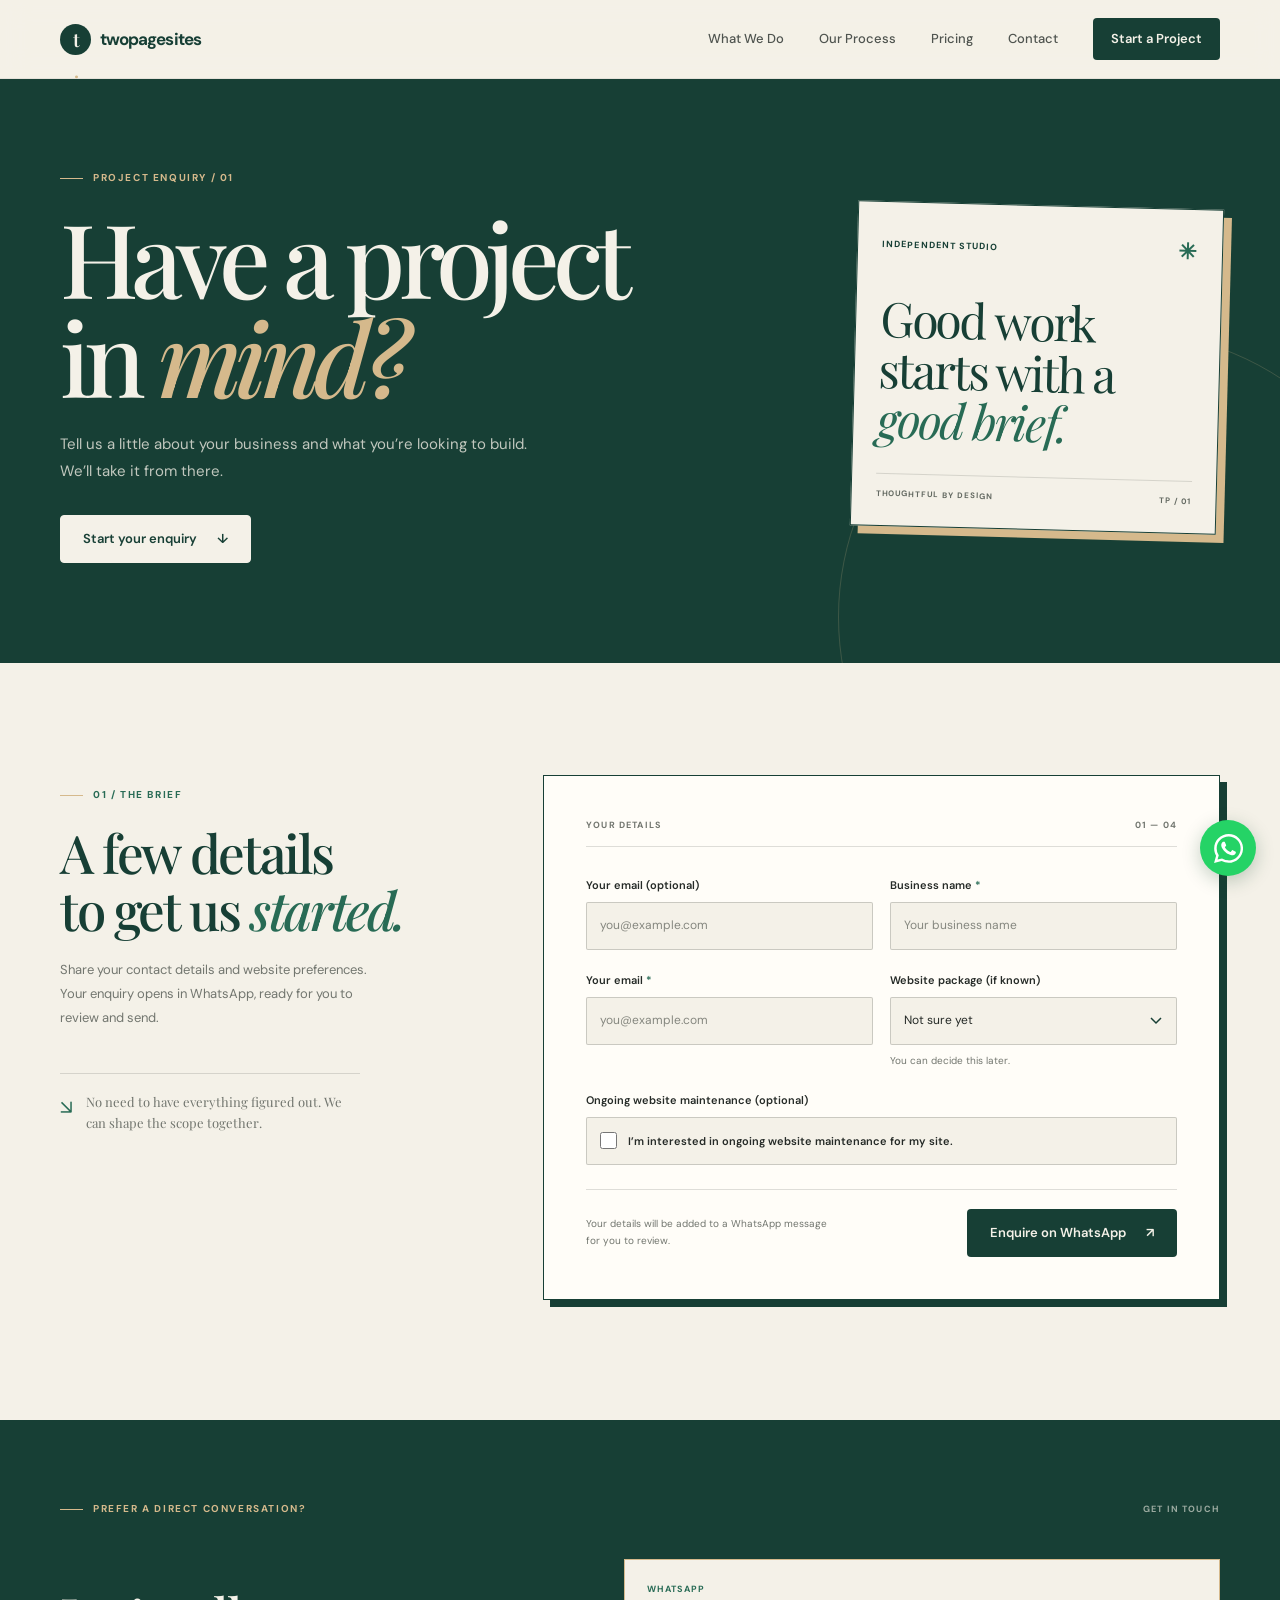
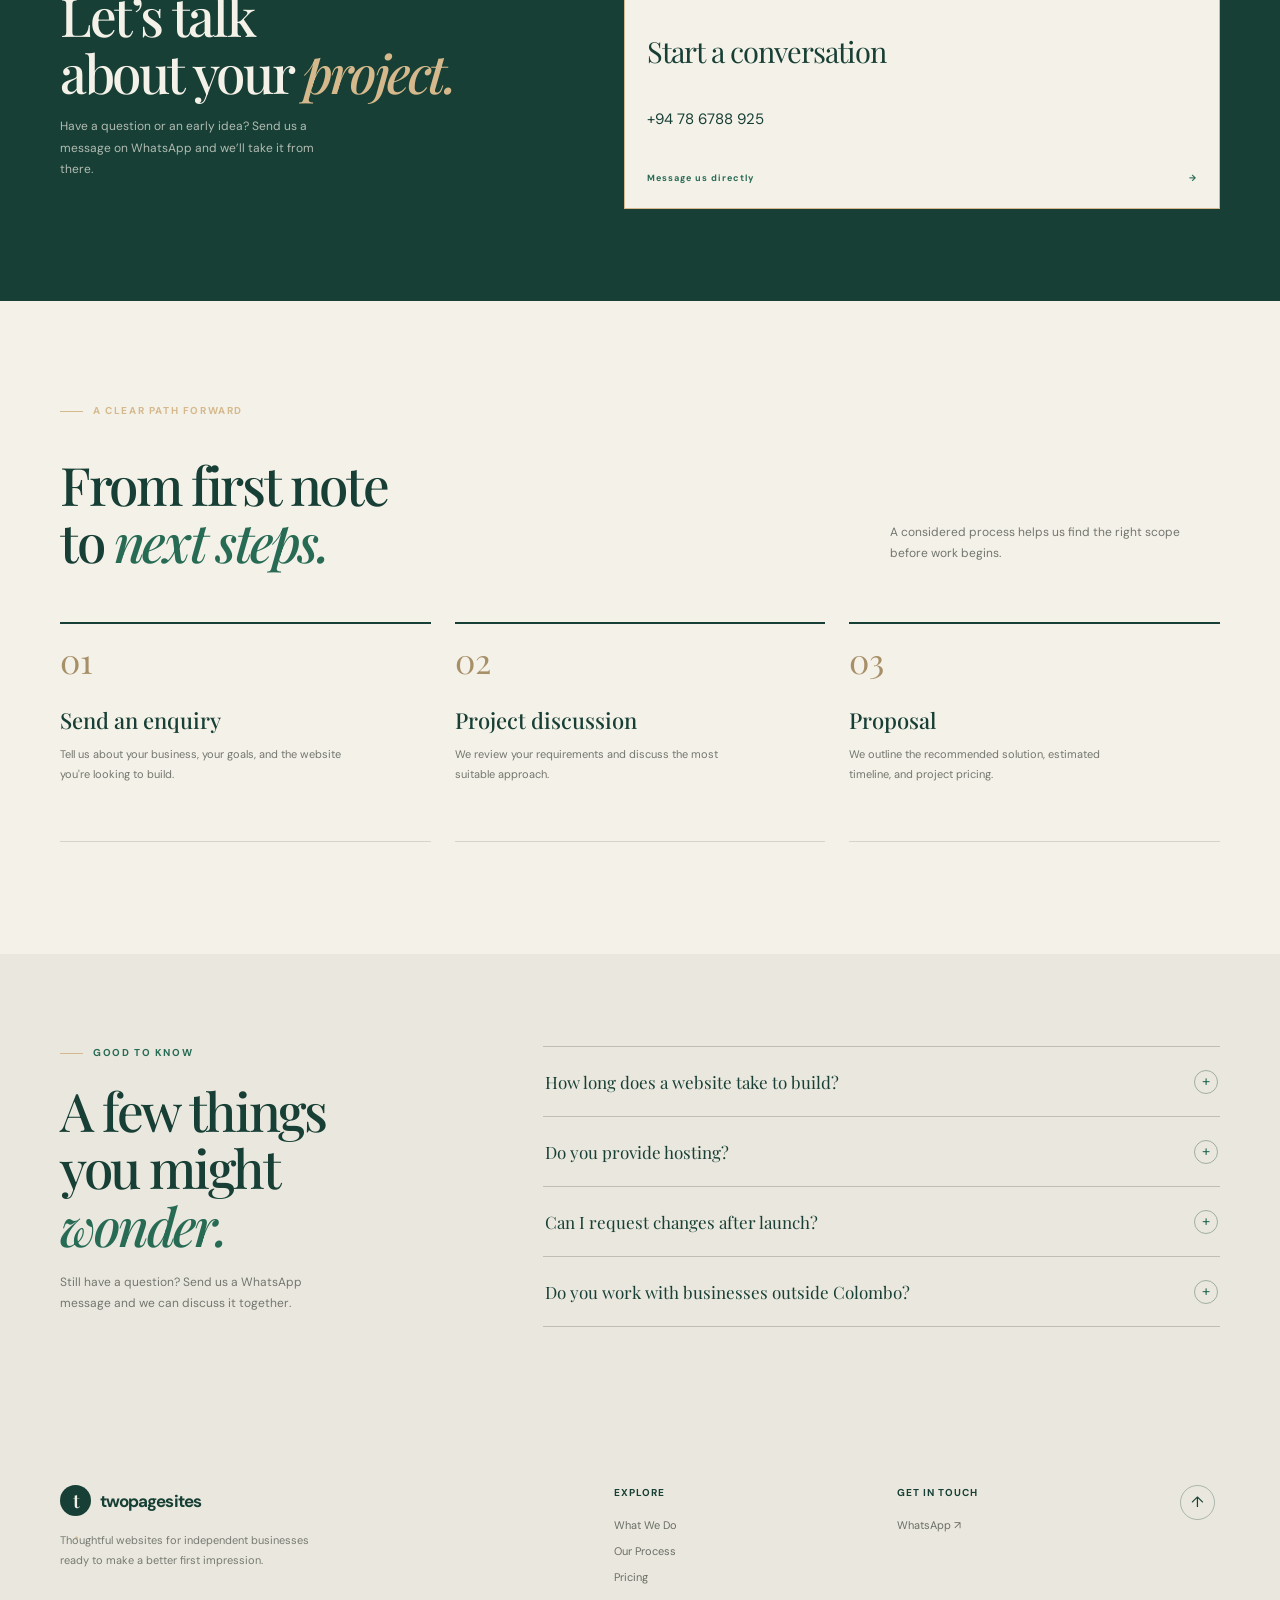
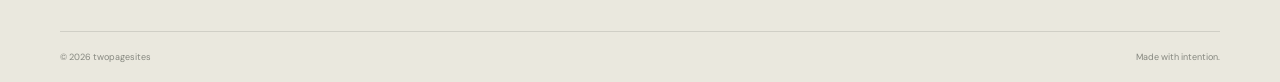
==== commit ac8ac57b: "making email not required" ====
--- a/contact.html
+++ b/contact.html
@@ -8,6 +8,7 @@
       name="description"
       content="Tell twopagesites about your website project, share your goals, and start an enquiry on WhatsApp."
     >
+    <link rel="canonical" href="https://twopagesites.org/contact.html">
     <title>Contact — twopagesites</title>
     <link rel="preconnect" href="https://fonts.googleapis.com">
     <link rel="preconnect" href="https://fonts.gstatic.com" crossorigin>
@@ -95,8 +96,8 @@
             <form class="project-form" id="project-enquiry-form">
               <div class="form-row">
                 <div class="form-field">
-                  <label for="project-name">Your name <span aria-hidden="true">*</span></label>
-                  <input id="project-name" name="name" type="text" autocomplete="name" placeholder="Your name" required>
+                  <label for="project-email">Your email (optional)</label>
+<input id="project-email" name="email" type="email" autocomplete="email" placeholder="you@example.com">
                 </div>
                 <div class="form-field">
                   <label for="business-name">Business name <span aria-hidden="true">*</span></label>
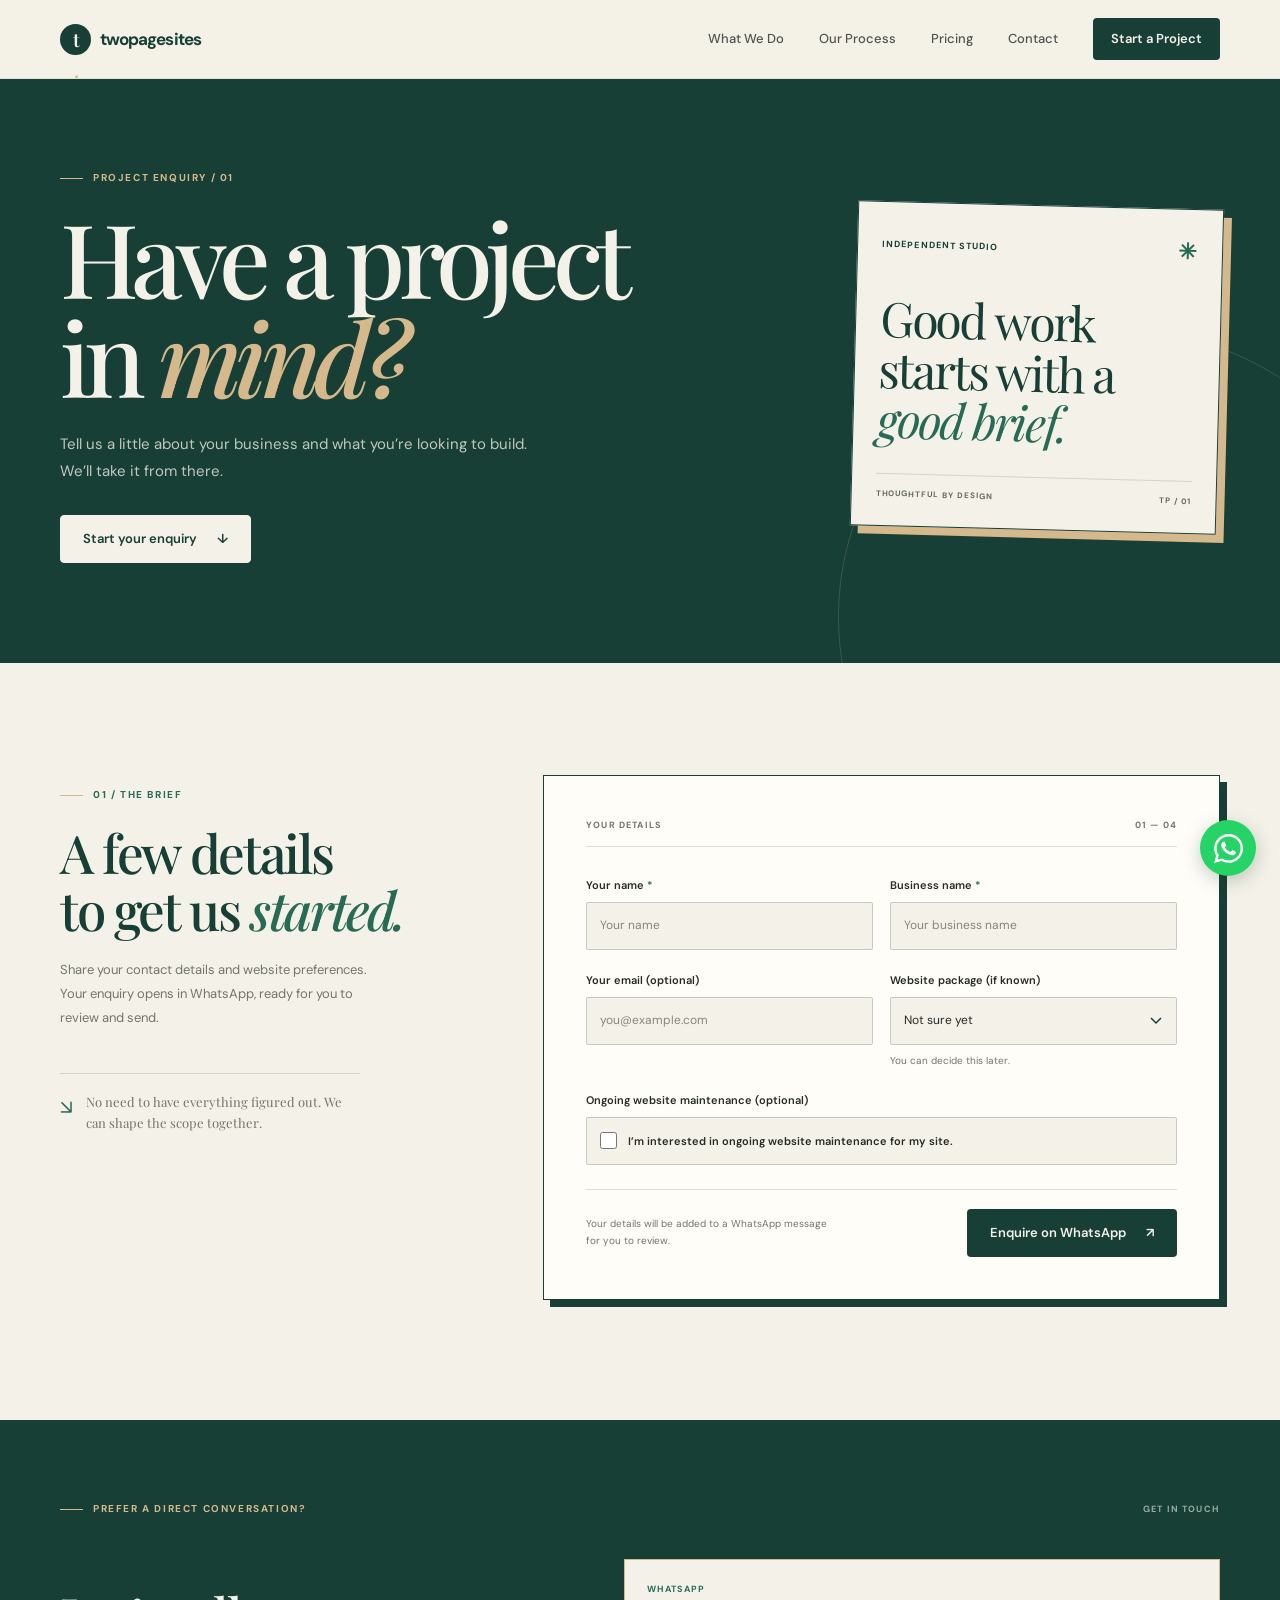
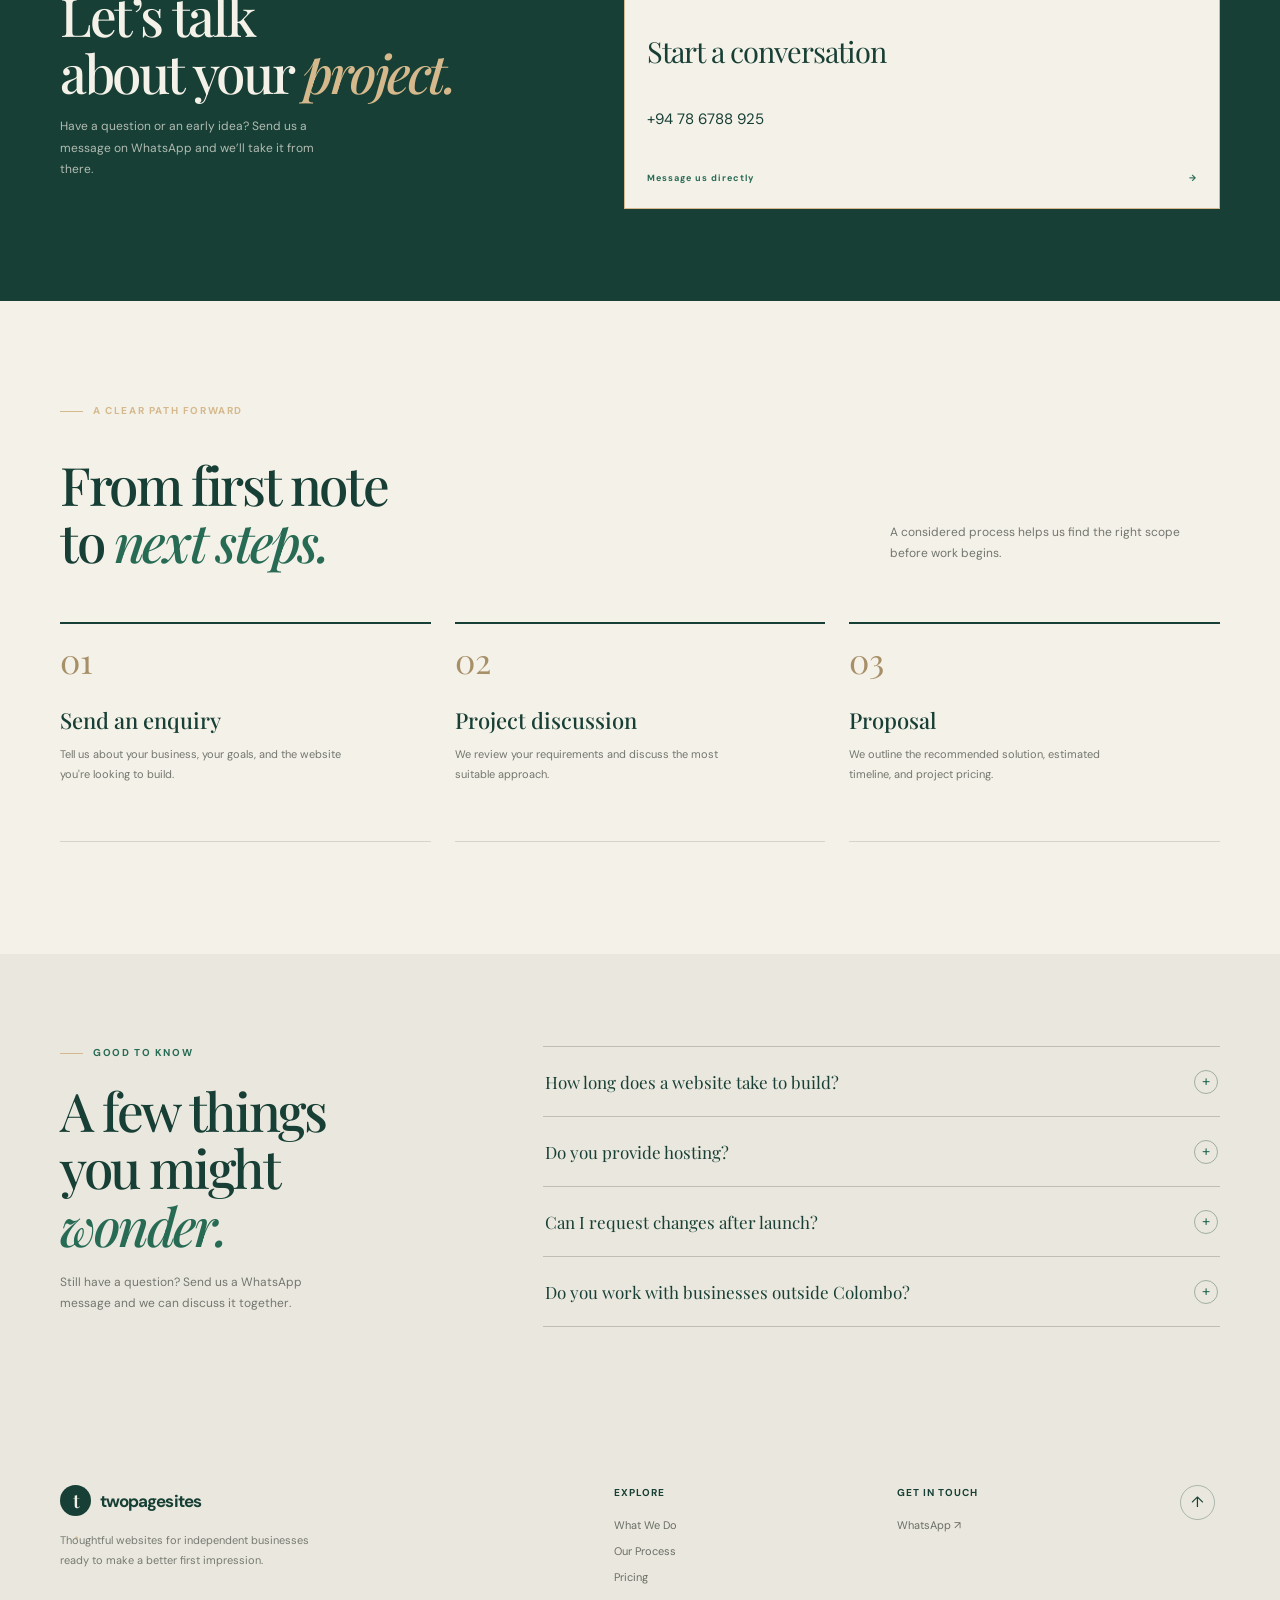
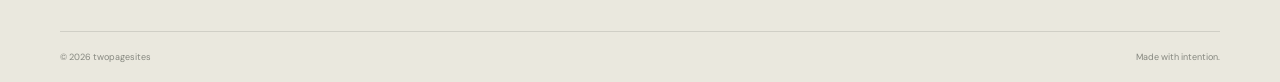
==== commit 86cca9df: "fixing the mixing of name and e mail in the form in contact.html" ====
--- a/contact.html
+++ b/contact.html
@@ -94,32 +94,35 @@
               <span>01 — 04</span>
             </div>
             <form class="project-form" id="project-enquiry-form">
-              <div class="form-row">
-                <div class="form-field">
-                  <label for="project-email">Your email (optional)</label>
-<input id="project-email" name="email" type="email" autocomplete="email" placeholder="you@example.com">
-                </div>
-                <div class="form-field">
-                  <label for="business-name">Business name <span aria-hidden="true">*</span></label>
-                  <input id="business-name" name="business" type="text" autocomplete="organization" placeholder="Your business name" required>
-                </div>
-              </div>
-              <div class="form-row">
-                <div class="form-field">
-                  <label for="project-email">Your email <span aria-hidden="true">*</span></label>
-                  <input id="project-email" name="email" type="email" autocomplete="email" placeholder="you@example.com" required>
-                </div>
-                <div class="form-field">
-                  <label for="package">Website package (if known)</label>
-                  <select id="package" name="package" aria-describedby="package-note">
-                    <option value="Not sure yet" selected>Not sure yet</option>
-                    <option value="Starter">Starter</option>
-                    <option value="Growth">Growth</option>
-                    <option value="Custom">Custom</option>
-                  </select>
-                  <span class="field-note" id="package-note">You can decide this later.</span>
-                </div>
-              </div>
+             
+<div class="form-row">
+  <div class="form-field">
+    <label for="project-name">Your name <span aria-hidden="true">*</span></label>
+    <input id="project-name" name="name" type="text" autocomplete="name" placeholder="Your name" required>
+  </div>
+  <div class="form-field">
+    <label for="business-name">Business name <span aria-hidden="true">*</span></label>
+    <input id="business-name" name="business" type="text" autocomplete="organization" placeholder="Your business name" required>
+  </div>
+</div>
+
+<div class="form-row">
+  <div class="form-field">
+    <label for="project-email">Your email (optional)</label>
+    <input id="project-email" name="email" type="email" autocomplete="email" placeholder="you@example.com">
+  </div>
+  <div class="form-field">
+    <label for="package">Website package (if known)</label>
+    <select id="package" name="package" aria-describedby="package-note">
+      <option value="Not sure yet" selected>Not sure yet</option>
+      <option value="Starter">Starter</option>
+      <option value="Growth">Growth</option>
+      <option value="Custom">Custom</option>
+    </select>
+    <span class="field-note" id="package-note">You can decide this later.</span>
+  </div>
+</div>
+
               <div class="form-field maintenance-option">
                 <span class="maintenance-option-heading">Ongoing website maintenance (optional)</span>
                 <label class="maintenance-checkbox-label" for="website-maintenance">
